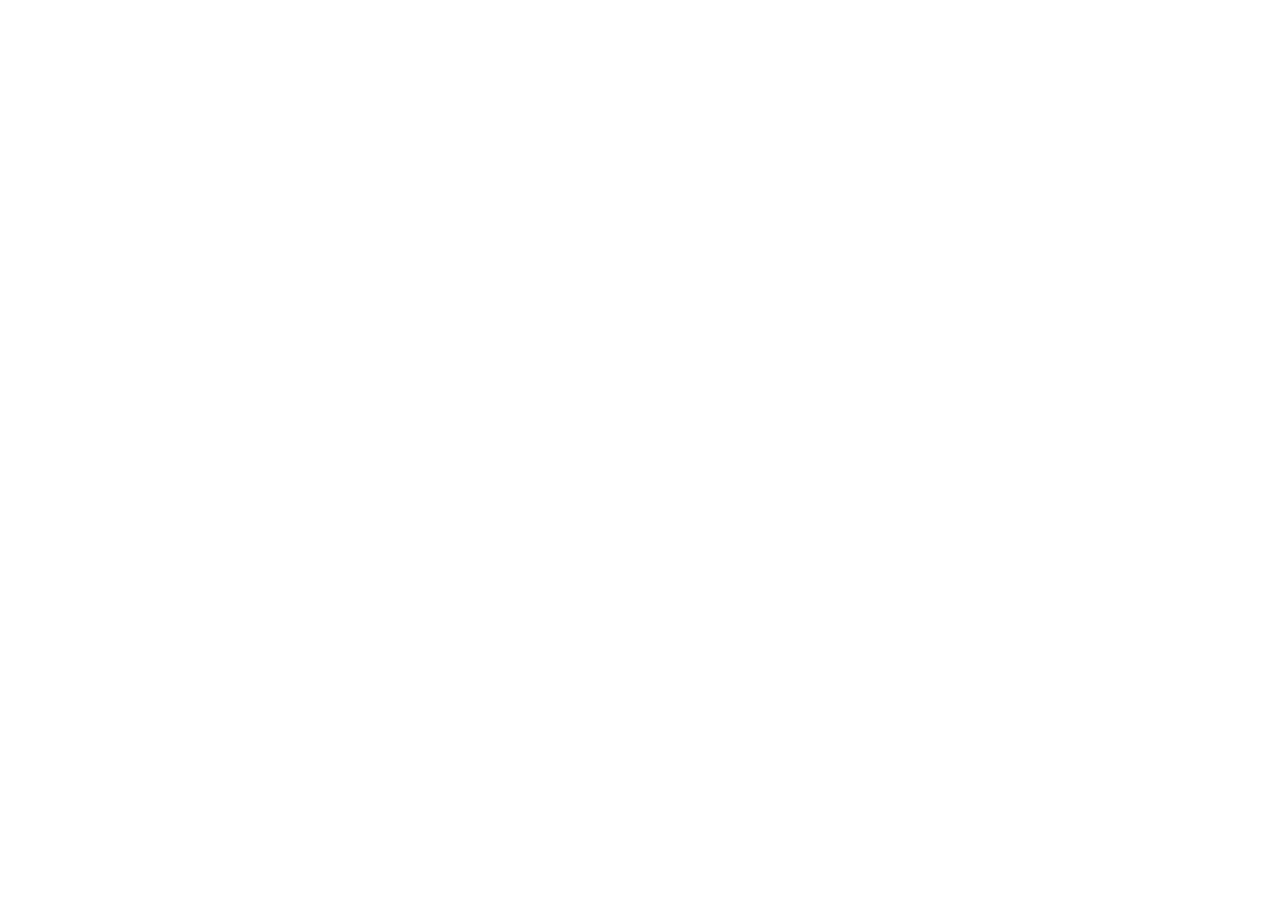
==== frontend/index.html @ 05cd5e51 "Add files via upload" ====
﻿<!DOCTYPE html>
<html lang="zh-CN">
  <head>
    <meta charset="UTF-8" />
    <meta name="viewport" content="width=device-width, initial-scale=1.0" />
    <title>甯曢噾妫渿棰よ棰戝垎鏋愮湅鏉?/title>
    <link rel="stylesheet" href="./styles.css" />
  </head>
  <body>
    <div class="background-wash"></div>
    <div class="background-grid"></div>
    <main class="page-shell">
      <header class="hero panel" data-reveal>
        <div class="hero-copy">
          <p class="eyebrow">Parkinson Tremor Observatory</p>
          <h1>鎶婅棰戞帹鏂拰閲戞爣鍑嗗鐓э紝鏀捐繘鍚屼竴涓彲璇荤殑鍓嶇椤甸潰銆?/h1>
          <p class="hero-text">
            杩欎釜椤甸潰鐩存帴灞曠ず褰撳墠鎵瑰鐞嗕骇鐗╋紝瑕嗙洊绾棰戞帹鏂€乆sens 閲戞爣鍑嗗尮閰嶃€佷唬琛ㄦ€х梾渚嬪拰璺宠繃鍘熷洜銆?            涓嶄緷璧栧悗绔紝閫傚悎鏈湴婕旂ず銆佹眹鎶ュ拰蹇€熷鏍搞€?          </p>
          <div class="hero-actions">
            <a class="button button-primary" href="#lab">寮€濮嬭緭鍏ュ垎鏋?/a>
            <a class="button button-secondary" href="#board">鏌ョ湅缁撴灉鐭╅樀</a>
          </div>
        </div>
        <div class="hero-panel">
          <div class="hero-stat">
            <span>Latest Run</span>
            <strong id="hero-run-date">2026-04-11</strong>
          </div>
          <div class="hero-stat hero-stat-accent">
            <span>Gold-Guided Avg Accuracy</span>
            <strong id="hero-accuracy">99.43%</strong>
          </div>
          <div class="hero-note">
            褰撳墠璁捐鏂瑰悜锛氭殩鑹插疄楠屽璐ㄦ劅 + 娣辫壊鐩戞祴灞忓眰鍙狅紝瀵规瘮鈥滅畻娉曟帹鏂€濆拰鈥滀复搴婂鐓р€濅袱鏉¤矾寰勩€?          </div>
        </div>
      </header>

      <section class="lab section" id="lab" data-reveal>
        <div class="section-heading">
          <p class="eyebrow">Interactive Lab</p>
          <h2>涓婁紶瑙嗛鍜岄噾鏍囧噯锛岀洿鎺ラ€氳繃 HTTP 鍙戣捣鍒嗘瀽</h2>
        </div>
        <div class="lab-grid">
          <form class="lab-form panel" id="analysis-form">
            <div class="field-grid field-grid-double">
              <label class="field">
                <span>涓婁紶瑙嗛鏂囦欢</span>
                <input id="video-file" name="videoFile" type="file" accept=".mp4,.mov,.avi,.mkv,.mpeg,.mpg,video/*" />
              </label>
              <label class="field">
                <span>涓婁紶閲戞爣鍑嗘枃浠?/span>
                <input id="gold-file" name="goldFile" type="file" accept=".mtb,.csv,.txt,.bin,.dat,application/octet-stream" />
              </label>
            </div>

            <div class="field-grid field-grid-double">
              <label class="field">
                <span>鏈嶅姟鍣ㄨ棰戣矾寰勶紝鍙€?/span>
                <input id="video-path" name="videoPath" type="text" placeholder="濡傛灉鏂囦欢宸茬粡鍦ㄦ湇鍔″櫒涓婏紝鍙洿鎺ュ～璺緞" />
              </label>
              <label class="field">
                <span>鏈嶅姟鍣ㄩ噾鏍囧噯璺緞锛屽彲閫?/span>
                <input id="gold-path" name="goldPath" type="text" placeholder="濡傛灉鏂囦欢宸茬粡鍦ㄦ湇鍔″櫒涓婏紝鍙洿鎺ュ～璺緞" />
              </label>
            </div>

            <div class="field-grid field-grid-triple">
              <label class="field">
                <span>鍒嗘瀽妯″紡</span>
                <select id="mode-select" name="mode">
                  <option value="gold_guided">gold_guided</option>
                  <option value="video_only">video_only</option>
                </select>
              </label>
              <label class="field">
                <span>鎵嬩晶</span>
                <select id="hand-select" name="hand">
                  <option value="Right">Right</option>
                  <option value="Left">Left</option>
                </select>
              </label>
              <label class="field">
                <span>杈撳嚭鐩綍</span>
                <input id="output-dir" name="outputDir" type="text" placeholder="鐣欑┖鍒欒嚜鍔ㄧ敓鎴?results/ui_runs/run_鏃堕棿鎴? />
              </label>
            </div>

            <div class="field-grid">
              <label class="field">
                <span>璁块棶浠ょ墝锛屽彲閫?/span>
                <input id="access-token" name="accessToken" type="password" placeholder="濡傛灉鏈嶅姟绔紑鍚簡浠ょ墝淇濇姢锛屽湪杩欓噷濉啓 Bearer Token" />
              </label>
            </div>

            <details class="advanced-panel">
              <summary>楂樼骇鍙傛暟</summary>
              <div class="field-grid field-grid-triple advanced-fields">
                <label class="field">
                  <span>trim_seconds</span>
                  <input id="trim-seconds" name="trimSeconds" type="number" min="0" step="0.1" value="1.0" />
                </label>
                <label class="field">
                  <span>frame_height</span>
                  <input id="frame-height" name="frameHeight" type="number" min="0" step="1" value="600" />
                </label>
                <label class="field">
                  <span>max_analysis_fps</span>
                  <input id="max-analysis-fps" name="maxAnalysisFps" type="number" min="0" step="1" value="60" />
                </label>
              </div>
              <div class="field-grid">
                <label class="field">
                  <span>model_complexity</span>
                  <select id="model-complexity" name="modelComplexity">
                    <option value="1">1</option>
                    <option value="0">0</option>
                  </select>
                </label>
              </div>
            </details>

            <div class="lab-actions">
              <button class="button button-secondary" type="button" id="fill-gold-example">濉叆閲戞爣鍑嗙ず渚?/button>
              <button class="button button-secondary" type="button" id="fill-video-example">濉叆绾棰戠ず渚?/button>
              <button class="button button-primary" type="submit" id="run-analysis-button">寮€濮嬪垎鏋?/button>
            </div>
            <p class="lab-tip">
              浜掕仈缃戞ā寮忎笅浼樺厛鐩存帴涓婁紶鏂囦欢锛涘鏋滈儴缃叉満鏈韩宸茬粡鏈夋暟鎹紝涔熷彲浠ュ～鏈嶅姟鍣ㄦ湰鍦拌矾寰勩€傞〉闈細閫氳繃 HTTP 璋冪敤 `ui_server.py`锛?              鐢卞悗绔繚瀛樹笂浼犳枃浠跺苟鎵ц Python 鍒嗘瀽銆?            </p>
            <p class="lab-tip" id="server-mode-note">姝ｅ湪璇诲彇鏈嶅姟鍣ㄩ厤缃€?/p>
          </form>

          <aside class="lab-console panel">
            <div class="console-header">
              <div>
                <p class="eyebrow">Runner</p>
                <h3>鏈湴鍒嗘瀽鎺у埗鍙?/h3>
              </div>
              <span class="status-chip idle" id="job-status-chip">Idle</span>
            </div>

            <div class="console-metrics">
              <div class="console-metric">
                <span>杈撳嚭鐩綍</span>
                <strong id="job-output-dir">鏈紑濮?/strong>
              </div>
              <div class="console-metric">
                <span>鍛戒护鐘舵€?/span>
                <strong id="job-return-code">绛夊緟鎻愪氦</strong>
              </div>
            </div>

            <div class="command-preview">
              <span>鍛戒护棰勮</span>
              <code id="job-command-preview">python parkinson_detection.py ...</code>
            </div>

            <div class="preview-shell" id="result-preview-shell" hidden>
              <div class="preview-copy">
                <span>缁撴灉鍥鹃瑙?/span>
                <a id="result-image-link" href="#" target="_blank" rel="noreferrer">鍗曠嫭鎵撳紑</a>
              </div>
              <img id="result-image" alt="鍒嗘瀽缁撴灉鍥鹃瑙? />
            </div>

            <div class="log-shell">
              <div class="preview-copy">
                <span>杩愯鏃ュ織</span>
                <button type="button" class="inline-button" id="clear-log-button">娓呯┖鏄剧ず</button>
              </div>
              <pre id="job-log">绛夊緟浠诲姟銆傚厛杩愯 `python ui_server.py`锛屽啀鍦ㄨ繖涓〉闈㈤噷鎻愪氦鍒嗘瀽銆?/pre>
            </div>
          </aside>
        </div>
      </section>

      <section class="summary-strip" data-reveal>
        <article class="metric-card">
          <span class="metric-label">绾棰戦娴?/span>
          <strong id="metric-video-count">49</strong>
          <small>鍗曟ā鎬佸叏閲忓垎鏋愭牱鏈?/small>
        </article>
        <article class="metric-card">
          <span class="metric-label">閲戞爣鍑嗗尮閰?/span>
          <strong id="metric-gold-count">41</strong>
          <small>Xsens 鎴愬姛閰嶅鐥呬緥</small>
        </article>
        <article class="metric-card">
          <span class="metric-label">骞冲潎棰戠巼璇樊</span>
          <strong id="metric-error">0.020 Hz</strong>
          <small>瑙嗛宄板€间笌閲戞爣鍑嗗嘲鍊煎樊</small>
        </article>
        <article class="metric-card">
          <span class="metric-label">璺宠繃鏉＄洰</span>
          <strong id="metric-skipped">8</strong>
          <small>缂哄皯瀵瑰簲 Xsens 浼氳瘽</small>
        </article>
      </section>

      <section class="methods section" id="methods" data-reveal>
        <div class="section-heading">
          <p class="eyebrow">Two Tracks</p>
          <h2>鍙岃矾寰勭湅鎳傛ā鍨嬭涓?/h2>
        </div>
        <div class="method-grid">
          <article class="method-card method-card-video">
            <div class="method-header">
              <h3>绾棰?Video-Only</h3>
              <span class="method-badge">Inference</span>
            </div>
            <p>
              鍙緷璧栨墜閮ㄥ叧閿偣鏃跺簭淇″彿锛屼粠澶氫釜鍊欓€夌壒寰佷腑閫夋嫨鏈€绋冲畾鐨勯渿棰ゅ嘲鍊硷紝鐢ㄤ簬鏃犻噾鏍囧噯鍦烘櫙鐨勫揩閫熺瓫鏌ャ€?            </p>
            <div class="method-kpis">
              <div>
                <span>骞冲潎缃俊搴?/span>
                <strong id="video-confidence">0.637</strong>
              </div>
              <div>
                <span>骞冲潎宄板€奸鐜?/span>
                <strong id="video-peak">3.486 Hz</strong>
              </div>
              <div>
                <span>宸﹀彸鎵嬪垎甯?/span>
                <strong id="video-hands">24 / 25</strong>
              </div>
            </div>
            <div class="feature-cluster">
              <span>涓诲鐗瑰緛</span>
              <div class="pill-row" id="video-feature-pills"></div>
            </div>
          </article>

          <article class="method-card method-card-gold">
            <div class="method-header">
              <h3>閲戞爣鍑?Gold-Guided</h3>
              <span class="method-badge">Calibration</span>
            </div>
            <p>
              灏嗚棰戝垎鏋愮粨鏋滀笌 Xsens MTw 淇″彿閰嶅锛屼互棰戠巼璇樊銆佽氨鐩镐技搴﹀拰鍊欓€夊垎鏁板叡鍚屽喅瀹氭渶缁堝尮閰嶏紝鐢ㄤ簬楠岃瘉涓庡鏍搞€?            </p>
            <div class="method-kpis">
              <div>
                <span>骞冲潎鍑嗙‘鐜?/span>
                <strong id="gold-accuracy">99.434%</strong>
              </div>
              <div>
                <span>骞冲潎璋辩浉浼煎害</span>
                <strong id="gold-similarity">0.815</strong>
              </div>
              <div>
                <span>鏈€浣?/ 鏈€浣?/span>
                <strong id="gold-range">99.996% / 96.593%</strong>
              </div>
            </div>
            <div class="feature-cluster">
              <span>涓诲鐗瑰緛</span>
              <div class="pill-row" id="gold-feature-pills"></div>
            </div>
          </article>
        </div>
      </section>

      <section class="pipeline section" data-reveal>
        <div class="section-heading">
          <p class="eyebrow">Pipeline</p>
          <h2>浠庤棰戝埌澶嶆牳鍥剧殑鍥涙璺緞</h2>
        </div>
        <div class="pipeline-grid">
          <article class="pipeline-step">
            <span class="step-index">01</span>
            <h3>鎵嬮儴璺熻釜</h3>
            <p>MediaPipe 鎻愬彇鎵嬮儴鍏抽敭鐐癸紝鎸夊乏鎵?/ 鍙虫墜淇濇寔鐩爣璺熻釜銆?/p>
          </article>
          <article class="pipeline-step">
            <span class="step-index">02</span>
            <h3>棰戝煙浼拌</h3>
            <p>瀵瑰涓建杩圭壒寰佸仛 PSD 鍒嗘瀽锛屾悳绱㈡渶绋冲畾鐨勯渿棰や富宄般€?/p>
          </article>
          <article class="pipeline-step">
            <span class="step-index">03</span>
            <h3>閲戞爣鍑嗛厤瀵?/h3>
            <p>鑻ュ瓨鍦?Xsens 浼氳瘽锛屽垯鎶婅棰戝嘲鍊间笌 MTB 宄板€煎仛鍊欓€夌煩闃靛尮閰嶃€?/p>
          </article>
          <article class="pipeline-step">
            <span class="step-index">04</span>
            <h3>缁撴灉钀界洏</h3>
            <p>杈撳嚭 CSV銆侀厤瀵瑰浘鍜屾壒澶勭悊鏃ュ織锛岀敤浜庢姤鍛娿€佸闃呭拰涓嬩竴杞皟鍙傘€?/p>
          </article>
        </div>
      </section>

      <section class="scoreboard section" data-reveal>
        <div class="score-card panel">
          <div class="section-heading compact">
            <p class="eyebrow">Agreement</p>
            <h2>鏁翠綋涓€鑷存€?/h2>
          </div>
          <div class="ring-grid">
            <div class="ring-card">
              <div class="ring" id="accuracy-ring">
                <span id="accuracy-ring-value">99.43%</span>
              </div>
              <p>骞冲潎鍑嗙‘鐜?/p>
            </div>
            <div class="ring-card">
              <div class="ring ring-secondary" id="similarity-ring">
                <span id="similarity-ring-value">0.815</span>
              </div>
              <p>骞冲潎璋辩浉浼煎害</p>
            </div>
          </div>
        </div>
        <aside class="score-aside panel">
          <div class="section-heading compact">
            <p class="eyebrow">Coverage</p>
            <h2>缂哄け涓庤鐩?/h2>
          </div>
          <div class="coverage-copy">
            <p>
              `video_only` 瑕嗙洊浜嗗叏閮?49 鏉¤棰戣褰曪紱`gold_guided` 鐢变簬涓ょ粍鏃堕棿鐐规病鏈?              Xsens 浼氳瘽锛屾渶缁堣烦杩?8 鏉°€?            </p>
            <div class="skip-cluster" id="skip-group-pills"></div>
          </div>
        </aside>
      </section>

      <section class="highlights section" id="highlights" data-reveal>
        <div class="section-heading">
          <p class="eyebrow">Highlights</p>
          <h2>涓変釜瑙掑害鐪嬩唬琛ㄦ€х梾渚?/h2>
        </div>
        <div class="highlight-block">
          <div class="highlight-title">
            <h3>楂樼疆淇″害鐨勭函瑙嗛妗堜緥</h3>
            <p>浼樺厛灞曠ず鍗曟ā鎬佹帹鏂渶绋冲畾鐨勪竴缁勬牱鏈€?/p>
          </div>
          <div class="highlight-grid" id="video-highlight-grid"></div>
        </div>
        <div class="highlight-block">
          <div class="highlight-title">
            <h3>涓庨噾鏍囧噯鏈€鎺ヨ繎鐨勯厤瀵?/h3>
            <p>杩欎簺鐥呬緥鐨勮棰戜富宄板嚑涔庤创鍚?Xsens 宄板€笺€?/p>
          </div>
          <div class="highlight-grid" id="gold-best-grid"></div>
        </div>
        <div class="highlight-block">
          <div class="highlight-title">
            <h3>寤鸿澶嶆牳鐨勮竟缂樻牱鏈?/h3>
            <p>鍑嗙‘鐜囩浉瀵硅緝浣庯紝涓嶄竴瀹氶敊锛屼絾鏇撮€傚悎浜哄伐澶嶆煡銆?/p>
          </div>
          <div class="highlight-grid" id="gold-watch-grid"></div>
        </div>
      </section>

      <section class="board section" id="board" data-reveal>
        <div class="section-heading">
          <p class="eyebrow">Result Matrix</p>
          <h2>鎵瑰鐞嗙粨鏋滅煩闃?/h2>
        </div>

        <div class="board-toolbar panel">
          <div class="control-group">
            <span class="control-label">鏁版嵁闆?/span>
            <div class="segmented" id="dataset-switch">
              <button class="is-active" data-dataset="gold">Gold-Guided</button>
              <button data-dataset="video">Video-Only</button>
              <button data-dataset="skipped">Skipped</button>
            </div>
          </div>
          <div class="control-group">
            <span class="control-label">鎵嬩晶</span>
            <div class="segmented" id="hand-switch">
              <button class="is-active" data-hand="all">鍏ㄩ儴</button>
              <button data-hand="Left">宸︽墜</button>
              <button data-hand="Right">鍙虫墜</button>
            </div>
          </div>
          <label class="search-box">
            <span class="control-label">鎼滅储鐥呬緥 / 鏃堕棿缁?/span>
            <input id="search-input" type="search" placeholder="渚嬪 P021 鎴?2025_8_14" />
          </label>
        </div>

        <div class="table-shell panel">
          <div class="table-meta">
            <strong id="table-title">Gold-Guided Results</strong>
            <span id="table-count">41 rows</span>
          </div>
          <div class="table-wrap">
            <table>
              <thead id="table-head"></thead>
              <tbody id="table-body"></tbody>
            </table>
          </div>
        </div>
      </section>
    </main>

    <script>window.__APP_MODE__ = "static";</script>
    <script src="./data.js"></script>
    <script src="./app.js"></script>
  </body>
</html>
---- frontend/styles.css ----
:root {
  --bg: #f4efe2;
  --surface: rgba(255, 250, 240, 0.72);
  --surface-strong: rgba(255, 248, 235, 0.92);
  --ink: #152627;
  --muted: #5b6967;
  --teal: #0f5a5e;
  --rust: #be5d39;
  --gold: #d2a95b;
  --shadow: 0 20px 60px rgba(36, 36, 24, 0.12);
  --radius-xl: 28px;
  --radius-lg: 22px;
  --radius-md: 16px;
}

* {
  box-sizing: border-box;
}

html {
  scroll-behavior: smooth;
}

body {
  margin: 0;
  min-height: 100vh;
  color: var(--ink);
  background: var(--bg);
  font-family: "Palatino Linotype", "Source Han Serif SC", "SimSun", serif;
  overflow-x: hidden;
}

img {
  display: block;
  max-width: 100%;
}

button,
input {
  font: inherit;
}

.background-wash,
.background-grid {
  position: fixed;
  inset: 0;
  pointer-events: none;
}

.background-wash {
  background:
    radial-gradient(circle at 10% 20%, rgba(15, 90, 94, 0.16), transparent 26%),
    radial-gradient(circle at 88% 18%, rgba(190, 93, 57, 0.18), transparent 24%),
    radial-gradient(circle at 50% 85%, rgba(210, 169, 91, 0.2), transparent 28%),
    linear-gradient(180deg, #f8f2e7 0%, #f4efe2 45%, #efe7d8 100%);
}

.background-grid {
  opacity: 0.32;
  background-image:
    linear-gradient(rgba(21, 38, 39, 0.06) 1px, transparent 1px),
    linear-gradient(90deg, rgba(21, 38, 39, 0.06) 1px, transparent 1px);
  background-size: 64px 64px;
  mask-image: linear-gradient(180deg, rgba(0, 0, 0, 0.75), transparent 95%);
}

.page-shell {
  position: relative;
  width: min(1200px, calc(100vw - 32px));
  margin: 0 auto;
  padding: 32px 0 80px;
}

.panel {
  background: var(--surface);
  border: 1px solid rgba(255, 255, 255, 0.48);
  box-shadow: var(--shadow);
  backdrop-filter: blur(12px);
}

.hero {
  display: grid;
  grid-template-columns: minmax(0, 1.45fr) minmax(280px, 0.9fr);
  gap: 28px;
  padding: 34px;
  border-radius: 34px;
  overflow: hidden;
  position: relative;
}

.hero::after {
  content: "";
  position: absolute;
  inset: auto -10% -35% 55%;
  height: 320px;
  border-radius: 999px;
  background: radial-gradient(circle, rgba(15, 90, 94, 0.18), transparent 70%);
  transform: rotate(-8deg);
}

.hero-copy,
.hero-panel {
  position: relative;
  z-index: 1;
}

.eyebrow {
  margin: 0 0 10px;
  color: var(--teal);
  font-family: "Bahnschrift SemiBold", "Aptos Display", "Microsoft YaHei UI", sans-serif;
  font-size: 0.84rem;
  letter-spacing: 0.18em;
  text-transform: uppercase;
}

.hero h1,
.section-heading h2,
.method-header h3,
.pipeline-step h3,
.highlight-title h3,
.table-meta strong {
  font-family: "Bahnschrift SemiBold", "Aptos Display", "Microsoft YaHei UI", sans-serif;
}

.hero h1 {
  margin: 0;
  max-width: 12ch;
  font-size: clamp(2.6rem, 5vw, 4.9rem);
  line-height: 0.96;
  letter-spacing: -0.03em;
}

.hero-text {
  margin: 18px 0 0;
  max-width: 66ch;
  color: var(--muted);
  line-height: 1.8;
  font-size: 1.02rem;
}

.hero-actions {
  display: flex;
  gap: 14px;
  flex-wrap: wrap;
  margin-top: 28px;
}

.button {
  display: inline-flex;
  align-items: center;
  justify-content: center;
  min-height: 46px;
  padding: 0 18px;
  border-radius: 999px;
  text-decoration: none;
  border: 1px solid transparent;
  transition: transform 180ms ease, background-color 180ms ease, border-color 180ms ease;
}

.button:hover {
  transform: translateY(-2px);
}

.button-primary {
  background: var(--ink);
  color: #fff9f2;
}

.button-secondary {
  background: rgba(255, 255, 255, 0.44);
  color: var(--ink);
  border-color: rgba(21, 38, 39, 0.12);
}

.hero-panel {
  display: grid;
  gap: 16px;
  align-content: start;
}

.hero-stat,
.hero-note {
  padding: 18px 20px;
  border-radius: var(--radius-lg);
  background: var(--surface-strong);
  border: 1px solid rgba(21, 38, 39, 0.1);
}

.hero-stat {
  display: grid;
  gap: 8px;
}

.hero-stat span,
.hero-note,
.metric-label,
.control-label,
.method-kpis span,
.feature-cluster span,
.table-meta span,
.ring-card p,
.metric-card small,
.highlight-card small {
  color: var(--muted);
}

.hero-stat strong {
  font-family: "Bahnschrift SemiBold", "Aptos Display", sans-serif;
  font-size: 1.8rem;
  color: var(--ink);
}

.hero-stat-accent {
  background: linear-gradient(140deg, rgba(15, 90, 94, 0.96), rgba(10, 40, 44, 0.92));
}

.hero-stat-accent span,
.hero-stat-accent strong {
  color: #f8f0df;
}

.summary-strip {
  display: grid;
  grid-template-columns: repeat(4, minmax(0, 1fr));
  gap: 16px;
  margin-top: 18px;
}

.lab-grid {
  display: grid;
  grid-template-columns: minmax(0, 1.08fr) minmax(320px, 0.92fr);
  gap: 18px;
}

.lab-form,
.lab-console {
  padding: 24px;
  border-radius: var(--radius-xl);
}

.lab-form {
  background: linear-gradient(180deg, rgba(255, 250, 241, 0.88), rgba(255, 255, 255, 0.74));
}

.field-grid {
  display: grid;
  gap: 14px;
}

.field-grid + .field-grid,
.advanced-panel,
.lab-actions,
.lab-tip,
.command-preview,
.preview-shell,
.log-shell {
  margin-top: 16px;
}

.field-grid-double {
  grid-template-columns: repeat(2, minmax(0, 1fr));
}

.field-grid-triple {
  grid-template-columns: repeat(3, minmax(0, 1fr));
}

.field {
  display: grid;
  gap: 8px;
}

.field span,
.command-preview span,
.preview-copy span {
  color: var(--muted);
  font-size: 0.94rem;
}

.field input,
.field select {
  min-height: 46px;
  width: 100%;
  padding: 0 14px;
  border-radius: 14px;
  border: 1px solid rgba(21, 38, 39, 0.12);
  background: rgba(255, 255, 255, 0.82);
  color: var(--ink);
}

.field input[type="file"] {
  padding: 10px 12px;
  min-height: 54px;
}

.advanced-panel {
  padding: 14px 16px 16px;
  border-radius: var(--radius-lg);
  border: 1px solid rgba(21, 38, 39, 0.1);
  background: rgba(255, 255, 255, 0.46);
}

.advanced-panel summary {
  cursor: pointer;
  font-family: "Bahnschrift SemiBold", "Aptos Display", sans-serif;
}

.advanced-fields {
  margin-top: 14px;
}

.lab-actions {
  display: flex;
  gap: 12px;
  flex-wrap: wrap;
}

.lab-tip {
  margin-bottom: 0;
  color: var(--muted);
  line-height: 1.65;
}

.lab-console {
  background: linear-gradient(160deg, rgba(12, 31, 33, 0.98), rgba(19, 63, 67, 0.94));
  color: #f7efdf;
}

.console-header {
  display: flex;
  align-items: start;
  justify-content: space-between;
  gap: 14px;
}

.console-header h3 {
  margin: 0;
  font-family: "Bahnschrift SemiBold", "Aptos Display", sans-serif;
  font-size: 1.5rem;
}

.console-header .eyebrow {
  color: #7fd3cb;
}

.status-chip {
  display: inline-flex;
  align-items: center;
  justify-content: center;
  min-height: 34px;
  padding: 0 12px;
  border-radius: 999px;
  font-family: "Bahnschrift SemiBold", "Aptos Display", sans-serif;
  font-size: 0.82rem;
  letter-spacing: 0.08em;
  text-transform: uppercase;
}

.status-chip.idle {
  background: rgba(255, 255, 255, 0.12);
  color: #f7efdf;
}

.status-chip.queued {
  background: rgba(255, 255, 255, 0.12);
  color: #f7efdf;
}

.status-chip.running {
  background: rgba(210, 169, 91, 0.22);
  color: #ffd99c;
}

.status-chip.succeeded {
  background: rgba(127, 211, 203, 0.2);
  color: #abfff6;
}

.status-chip.failed {
  background: rgba(190, 93, 57, 0.22);
  color: #ffc0ad;
}

.status-chip.static {
  background: rgba(15, 90, 94, 0.22);
  color: #d2f6f1;
}

.console-metrics {
  display: grid;
  grid-template-columns: repeat(2, minmax(0, 1fr));
  gap: 12px;
  margin-top: 18px;
}

.console-metric {
  padding: 14px;
  border-radius: var(--radius-md);
  background: rgba(255, 255, 255, 0.08);
  border: 1px solid rgba(255, 255, 255, 0.08);
}

.console-metric span {
  display: block;
  color: rgba(247, 239, 223, 0.72);
}

.console-metric strong {
  display: block;
  margin-top: 8px;
  color: #fff7ea;
  word-break: break-word;
}

.command-preview {
  display: grid;
  gap: 10px;
}

.command-preview code {
  display: block;
  padding: 14px;
  border-radius: var(--radius-md);
  background: rgba(0, 0, 0, 0.22);
  border: 1px solid rgba(255, 255, 255, 0.08);
  color: #d5fbf6;
  line-height: 1.55;
  overflow-wrap: anywhere;
}

.preview-shell,
.log-shell {
  padding: 14px;
  border-radius: var(--radius-lg);
  background: rgba(255, 255, 255, 0.08);
  border: 1px solid rgba(255, 255, 255, 0.08);
}

.preview-copy {
  display: flex;
  align-items: center;
  justify-content: space-between;
  gap: 12px;
}

.preview-copy a,
.inline-button {
  color: #ffd99c;
}

.inline-button {
  padding: 0;
  border: 0;
  background: transparent;
  cursor: pointer;
}

.preview-shell img {
  margin-top: 12px;
  width: 100%;
  border-radius: 14px;
  background: rgba(255, 255, 255, 0.06);
}

.log-shell pre {
  margin: 12px 0 0;
  max-height: 320px;
  overflow: auto;
  white-space: pre-wrap;
  word-break: break-word;
  color: #f3ead8;
  line-height: 1.55;
}

.metric-card {
  padding: 18px 20px;
  border-radius: var(--radius-lg);
  background: rgba(255, 251, 244, 0.72);
  border: 1px solid rgba(21, 38, 39, 0.08);
  box-shadow: var(--shadow);
}

.metric-card strong {
  display: block;
  margin-top: 8px;
  font-family: "Bahnschrift SemiBold", "Aptos Display", sans-serif;
  font-size: clamp(1.6rem, 3vw, 2.4rem);
}

.metric-card small {
  display: block;
  margin-top: 8px;
  line-height: 1.5;
}

.section {
  margin-top: 26px;
}

.section-heading {
  margin-bottom: 18px;
}

.section-heading h2 {
  margin: 0;
  font-size: clamp(1.8rem, 3vw, 2.8rem);
  line-height: 1.02;
}

.section-heading.compact h2 {
  font-size: clamp(1.5rem, 2vw, 2rem);
}

.method-grid,
.scoreboard {
  display: grid;
  gap: 18px;
}

.method-grid {
  grid-template-columns: repeat(2, minmax(0, 1fr));
}

.method-card,
.score-card,
.score-aside,
.board-toolbar,
.table-shell {
  padding: 24px;
  border-radius: var(--radius-xl);
}

.method-card {
  position: relative;
  overflow: hidden;
}

.method-card::before {
  content: "";
  position: absolute;
  inset: 0 auto auto 0;
  width: 100%;
  height: 6px;
}

.method-card-video {
  background: linear-gradient(180deg, rgba(223, 238, 237, 0.94), rgba(255, 255, 255, 0.76));
}

.method-card-video::before {
  background: linear-gradient(90deg, var(--teal), rgba(15, 90, 94, 0.15));
}

.method-card-gold {
  background: linear-gradient(180deg, rgba(252, 242, 223, 0.94), rgba(255, 255, 255, 0.76));
}

.method-card-gold::before {
  background: linear-gradient(90deg, var(--rust), rgba(190, 93, 57, 0.14));
}

.method-header {
  display: flex;
  align-items: center;
  justify-content: space-between;
  gap: 12px;
}

.method-header h3,
.highlight-title h3 {
  margin: 0;
  font-size: 1.34rem;
}

.method-card p,
.coverage-copy p,
.pipeline-step p,
.highlight-title p {
  margin: 12px 0 0;
  color: var(--muted);
  line-height: 1.7;
}

.method-badge {
  padding: 6px 10px;
  border-radius: 999px;
  background: rgba(255, 255, 255, 0.66);
  border: 1px solid rgba(21, 38, 39, 0.1);
  font-family: "Bahnschrift SemiBold", "Aptos Display", sans-serif;
  font-size: 0.78rem;
  letter-spacing: 0.08em;
  text-transform: uppercase;
}

.method-kpis {
  display: grid;
  grid-template-columns: repeat(3, minmax(0, 1fr));
  gap: 12px;
  margin-top: 20px;
}

.method-kpis div {
  padding: 14px;
  border-radius: var(--radius-md);
  background: rgba(255, 255, 255, 0.45);
  border: 1px solid rgba(21, 38, 39, 0.08);
}

.method-kpis strong {
  display: block;
  margin-top: 8px;
  font-family: "Bahnschrift SemiBold", "Aptos Display", sans-serif;
  font-size: 1.12rem;
}

.feature-cluster {
  margin-top: 18px;
}

.pill-row,
.skip-cluster {
  display: flex;
  gap: 10px;
  flex-wrap: wrap;
  margin-top: 12px;
}

.pill {
  display: inline-flex;
  align-items: center;
  gap: 8px;
  padding: 8px 12px;
  border-radius: 999px;
  background: rgba(255, 255, 255, 0.68);
  border: 1px solid rgba(21, 38, 39, 0.1);
  font-size: 0.92rem;
}

.pill strong {
  font-family: "Bahnschrift SemiBold", "Aptos Display", sans-serif;
}

.pipeline-grid {
  display: grid;
  grid-template-columns: repeat(4, minmax(0, 1fr));
  gap: 14px;
}

.pipeline-step {
  padding: 20px;
  border-radius: var(--radius-lg);
  background: rgba(255, 250, 240, 0.76);
  border: 1px solid rgba(21, 38, 39, 0.08);
  box-shadow: var(--shadow);
}

.step-index {
  display: inline-flex;
  width: 44px;
  height: 44px;
  align-items: center;
  justify-content: center;
  border-radius: 50%;
  background: var(--ink);
  color: #fff4e4;
  font-family: "Bahnschrift SemiBold", "Aptos Display", sans-serif;
  font-size: 0.9rem;
}

.scoreboard {
  grid-template-columns: minmax(0, 1.2fr) minmax(280px, 0.8fr);
}

.score-card {
  background: linear-gradient(135deg, rgba(9, 32, 35, 0.96), rgba(16, 90, 94, 0.9));
  color: #f8f1e2;
}

.score-card .eyebrow,
.score-card .section-heading h2,
.score-card .ring-card p,
.score-card .ring span {
  color: #f8f1e2;
}

.ring-grid {
  display: grid;
  grid-template-columns: repeat(2, minmax(0, 1fr));
  gap: 24px;
  margin-top: 18px;
}

.ring-card {
  display: grid;
  place-items: center;
  gap: 12px;
}

.ring {
  --ring-angle: 360deg;
  width: min(230px, 100%);
  aspect-ratio: 1;
  border-radius: 50%;
  display: grid;
  place-items: center;
  background:
    radial-gradient(circle at center, rgba(9, 32, 35, 0.88) 57%, transparent 58%),
    conic-gradient(var(--gold) 0deg, var(--gold) var(--ring-angle), rgba(248, 241, 226, 0.18) var(--ring-angle), rgba(248, 241, 226, 0.18) 360deg);
  box-shadow: inset 0 0 0 1px rgba(248, 241, 226, 0.12);
}

.ring-secondary {
  background:
    radial-gradient(circle at center, rgba(9, 32, 35, 0.88) 57%, transparent 58%),
    conic-gradient(#7fd3cb 0deg, #7fd3cb var(--ring-angle), rgba(248, 241, 226, 0.18) var(--ring-angle), rgba(248, 241, 226, 0.18) 360deg);
}

.ring span {
  font-family: "Bahnschrift SemiBold", "Aptos Display", sans-serif;
  font-size: clamp(1.4rem, 3vw, 2rem);
}

.score-aside {
  background: rgba(255, 250, 240, 0.76);
}

.highlight-block + .highlight-block {
  margin-top: 22px;
}

.highlight-grid {
  display: grid;
  grid-template-columns: repeat(4, minmax(0, 1fr));
  gap: 14px;
  margin-top: 14px;
}

.highlight-card {
  display: grid;
  gap: 12px;
  padding: 14px;
  border-radius: var(--radius-lg);
  background: rgba(255, 251, 245, 0.8);
  border: 1px solid rgba(21, 38, 39, 0.08);
  box-shadow: var(--shadow);
}

.highlight-card img {
  aspect-ratio: 1 / 0.82;
  object-fit: cover;
  border-radius: 14px;
  background: linear-gradient(135deg, rgba(15, 90, 94, 0.08), rgba(190, 93, 57, 0.08));
}

.highlight-card h4 {
  margin: 0;
  font-family: "Bahnschrift SemiBold", "Aptos Display", sans-serif;
  font-size: 1rem;
}

.highlight-card p,
.highlight-card small {
  margin: 0;
  line-height: 1.55;
}

.mini-metrics {
  display: grid;
  gap: 6px;
  color: var(--muted);
  font-size: 0.92rem;
}

.board-toolbar {
  display: grid;
  grid-template-columns: auto auto minmax(240px, 1fr);
  gap: 18px;
  align-items: end;
}

.control-group {
  display: grid;
  gap: 10px;
}

.segmented {
  display: inline-flex;
  flex-wrap: wrap;
  gap: 8px;
}

.segmented button {
  min-height: 40px;
  padding: 0 14px;
  border-radius: 999px;
  border: 1px solid rgba(21, 38, 39, 0.12);
  background: rgba(255, 255, 255, 0.58);
  color: var(--ink);
  cursor: pointer;
  transition: transform 160ms ease, background-color 160ms ease, color 160ms ease;
}

.segmented button:hover {
  transform: translateY(-1px);
}

.segmented button.is-active {
  background: var(--ink);
  color: #fff3df;
}

.search-box {
  display: grid;
  gap: 10px;
}

.search-box input {
  min-height: 44px;
  padding: 0 14px;
  border-radius: 14px;
  border: 1px solid rgba(21, 38, 39, 0.12);
  background: rgba(255, 255, 255, 0.72);
  color: var(--ink);
}

.table-shell {
  margin-top: 14px;
  background: rgba(255, 252, 246, 0.82);
}

.table-meta {
  display: flex;
  justify-content: space-between;
  gap: 16px;
  align-items: center;
  margin-bottom: 14px;
}

.table-wrap {
  overflow: auto;
  border-radius: 18px;
  border: 1px solid rgba(21, 38, 39, 0.08);
}

table {
  width: 100%;
  border-collapse: collapse;
  min-width: 820px;
}

thead {
  background: rgba(15, 90, 94, 0.08);
}

th,
td {
  padding: 14px 16px;
  border-bottom: 1px solid rgba(21, 38, 39, 0.08);
  text-align: left;
  font-size: 0.94rem;
}

th {
  font-family: "Bahnschrift SemiBold", "Aptos Display", sans-serif;
  color: var(--teal);
}

tbody tr:hover {
  background: rgba(210, 169, 91, 0.08);
}

.table-link {
  color: var(--rust);
  text-decoration: none;
  border-bottom: 1px solid rgba(190, 93, 57, 0.2);
}

.table-link:hover {
  border-color: rgba(190, 93, 57, 0.7);
}

.empty-state {
  text-align: center;
  color: var(--muted);
  padding: 40px 20px;
}

[data-reveal] {
  opacity: 0;
  transform: translateY(24px);
  transition: opacity 520ms ease, transform 520ms ease;
}

[data-reveal].is-visible {
  opacity: 1;
  transform: translateY(0);
}

@media (max-width: 1080px) {
  .hero,
  .scoreboard,
  .lab-grid,
  .method-grid,
  .board-toolbar,
  .highlight-grid,
  .pipeline-grid,
  .summary-strip {
    grid-template-columns: 1fr;
  }

  .method-kpis,
  .console-metrics,
  .ring-grid {
    grid-template-columns: 1fr;
  }

  .hero h1 {
    max-width: none;
  }
}

@media (max-width: 720px) {
  .page-shell {
    width: min(100vw - 18px, 100%);
    padding-top: 16px;
  }

  .hero,
  .lab-form,
  .lab-console,
  .method-card,
  .score-card,
  .score-aside,
  .board-toolbar,
  .table-shell {
    padding: 18px;
  }

  .hero-actions,
  .field-grid-double,
  .field-grid-triple,
  .segmented {
    width: 100%;
  }

  .button,
  .segmented button {
    flex: 1 1 auto;
  }

  .field-grid-double,
  .field-grid-triple {
    grid-template-columns: 1fr;
  }

  th,
  td {
    padding: 12px 14px;
  }
}
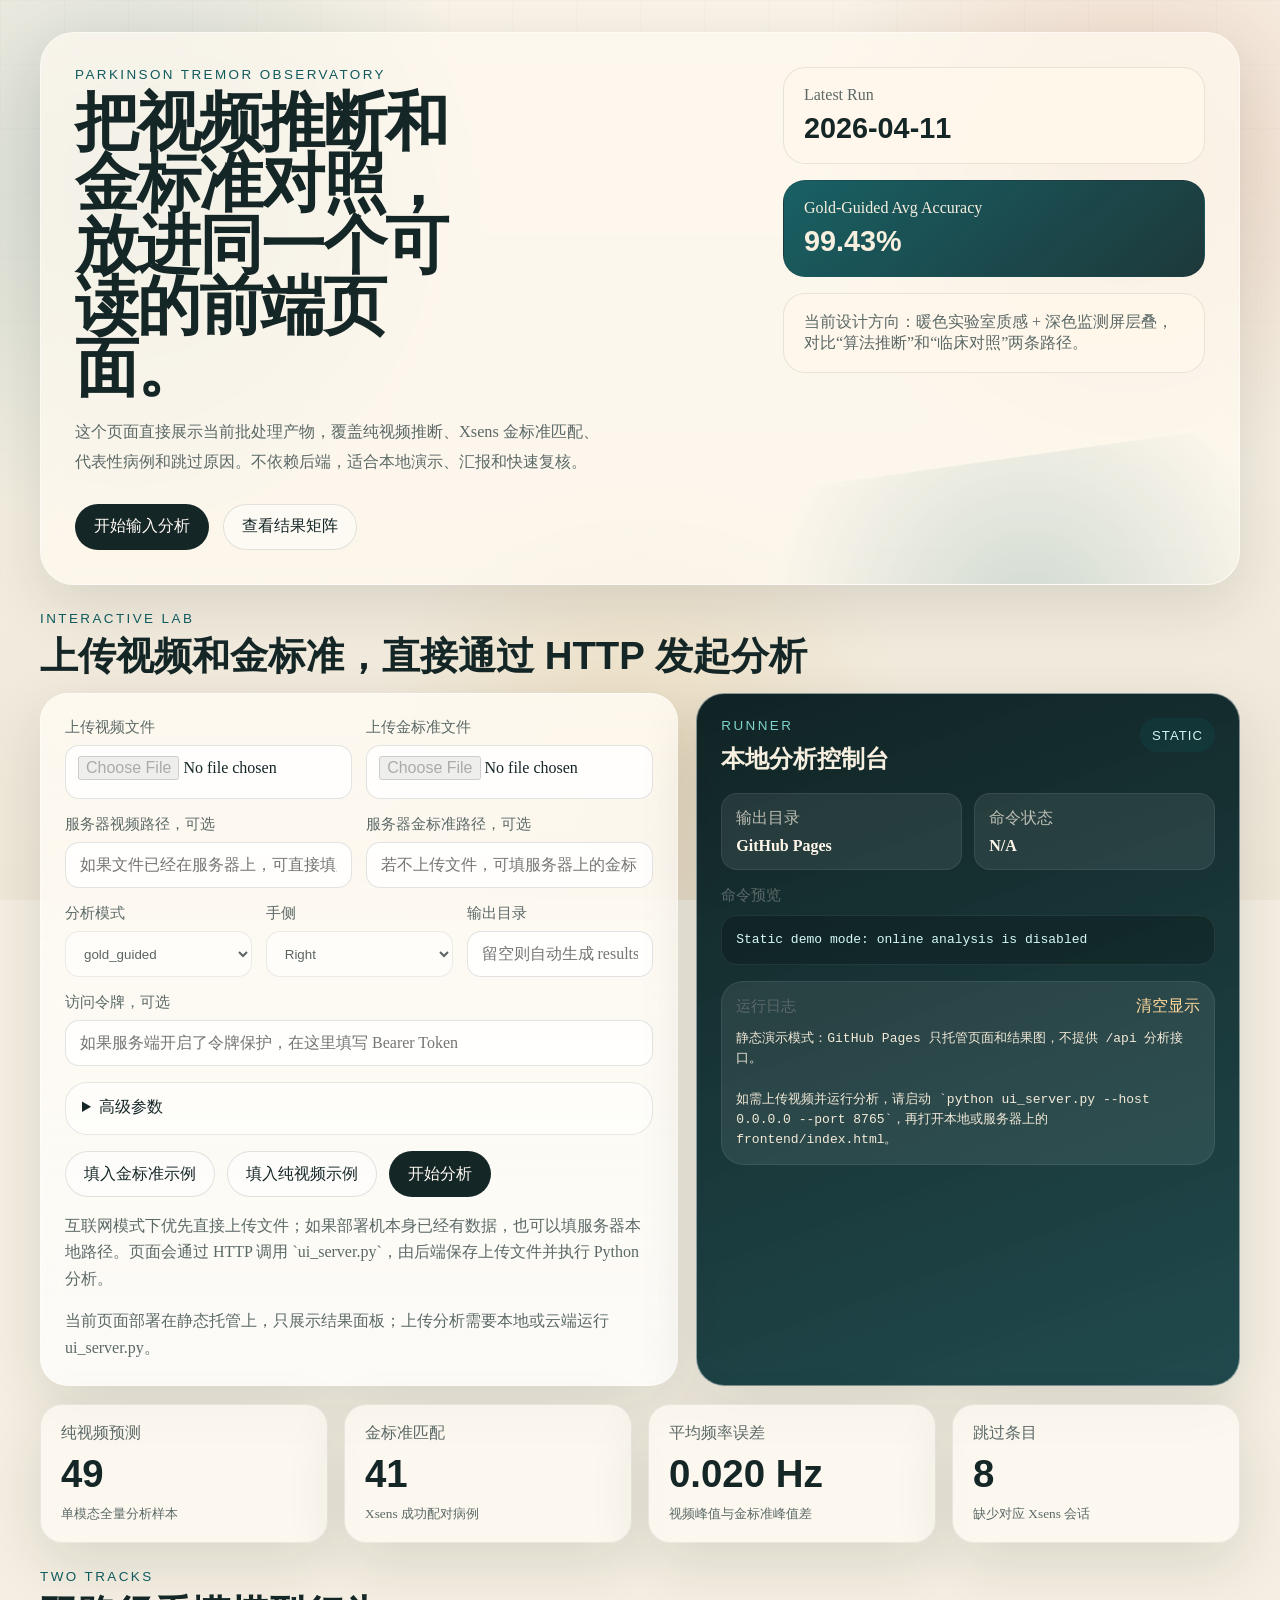
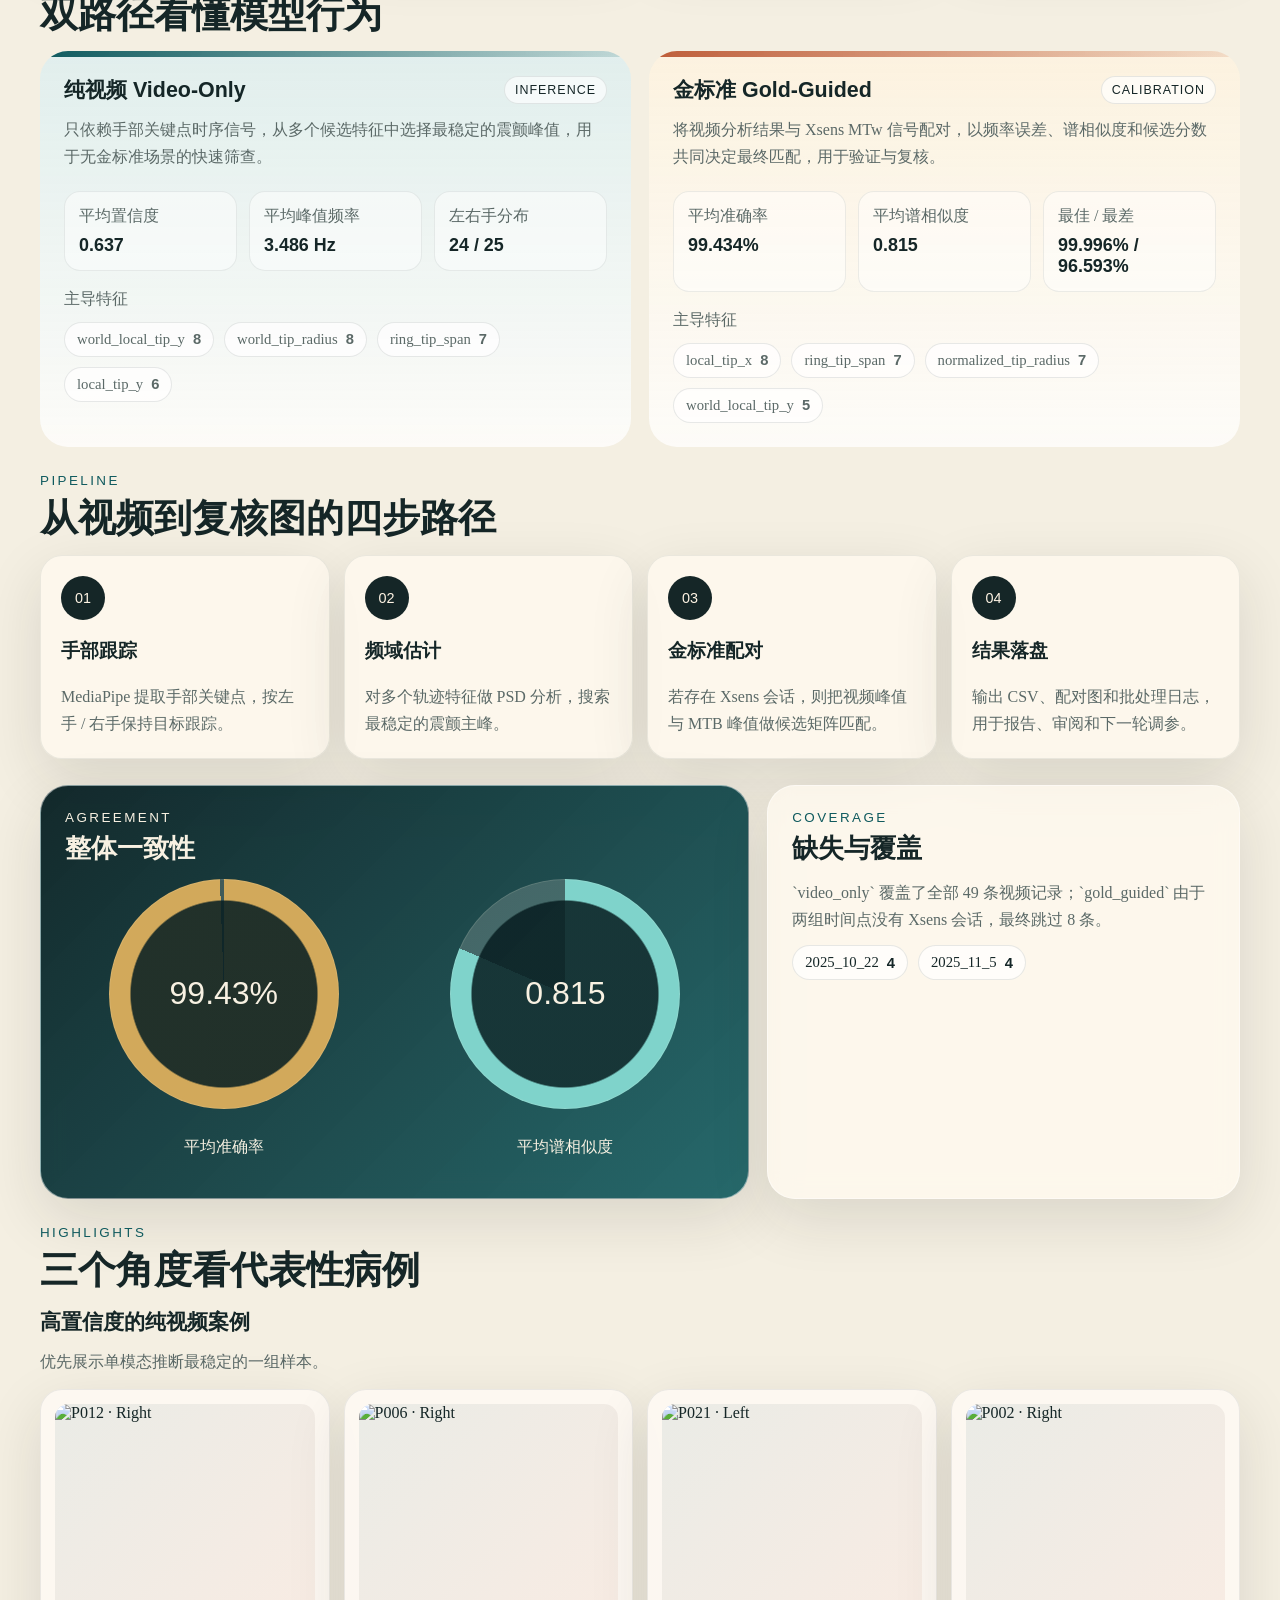
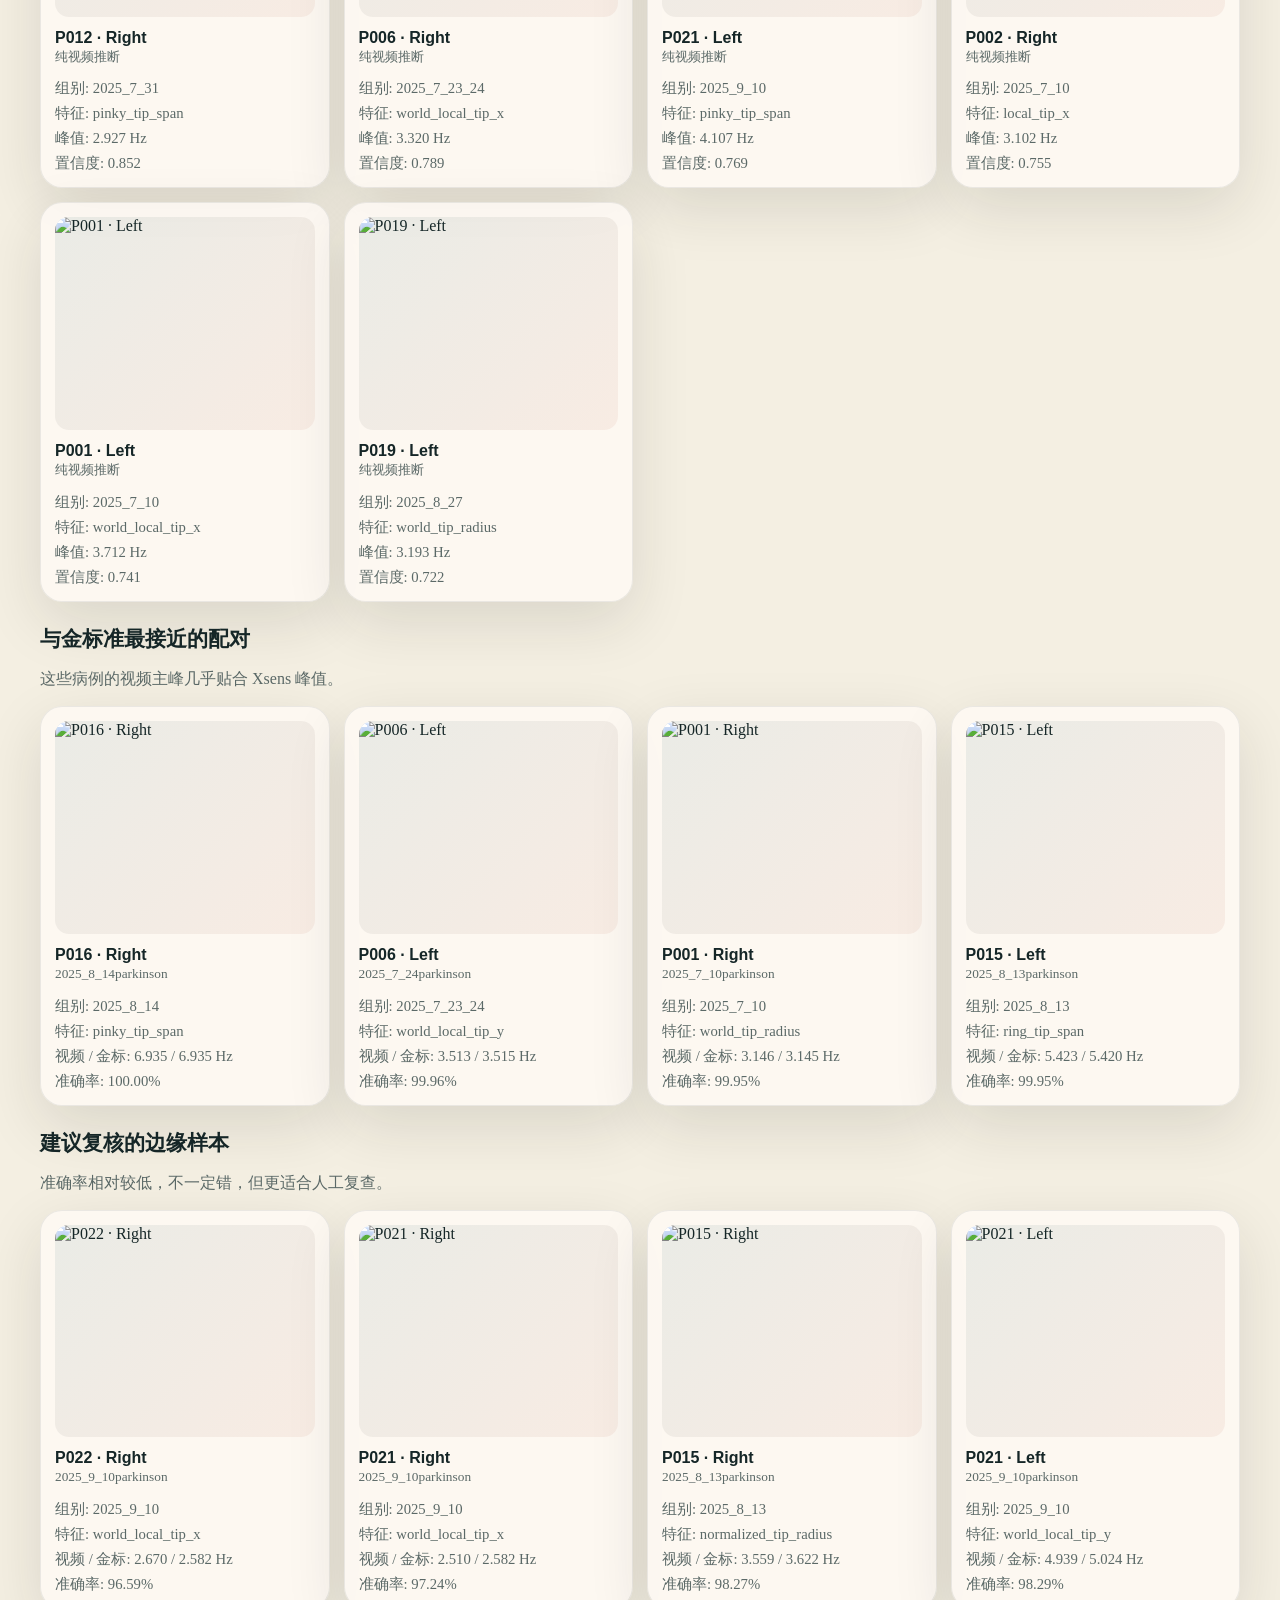
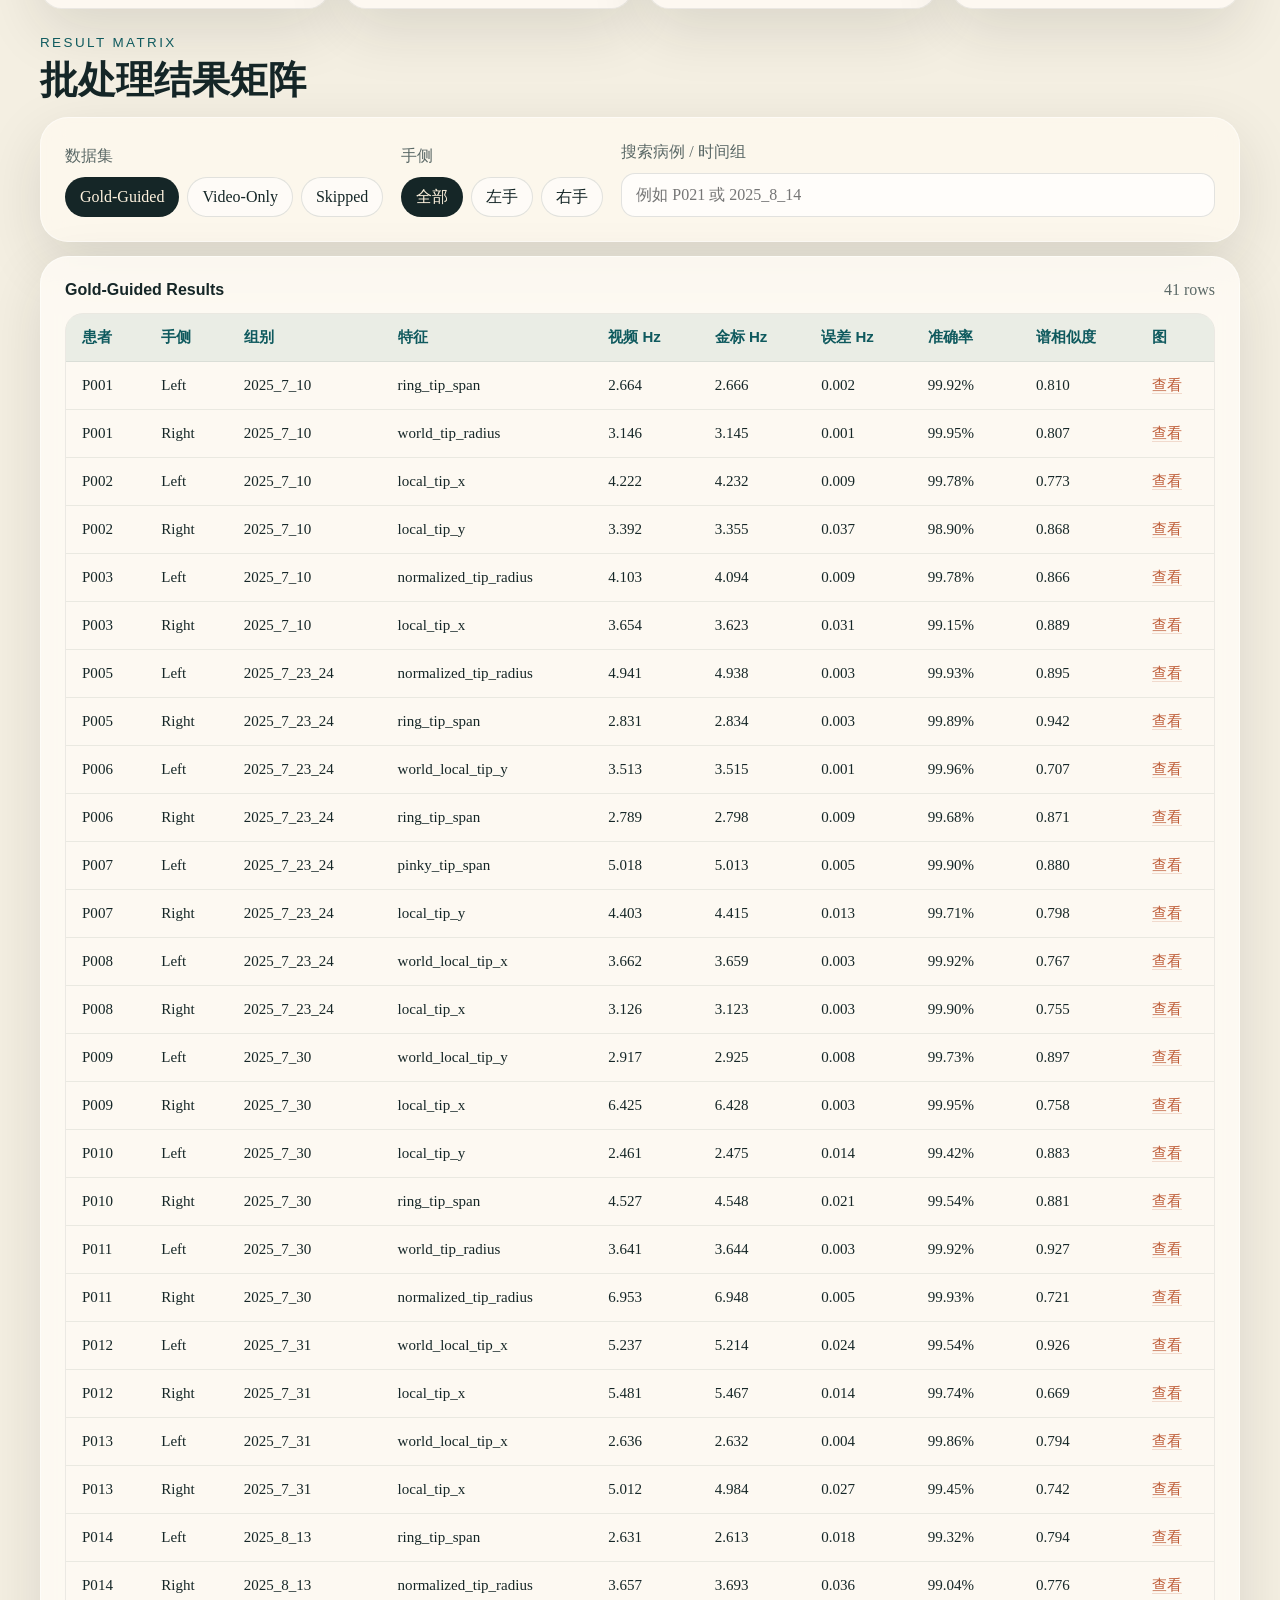
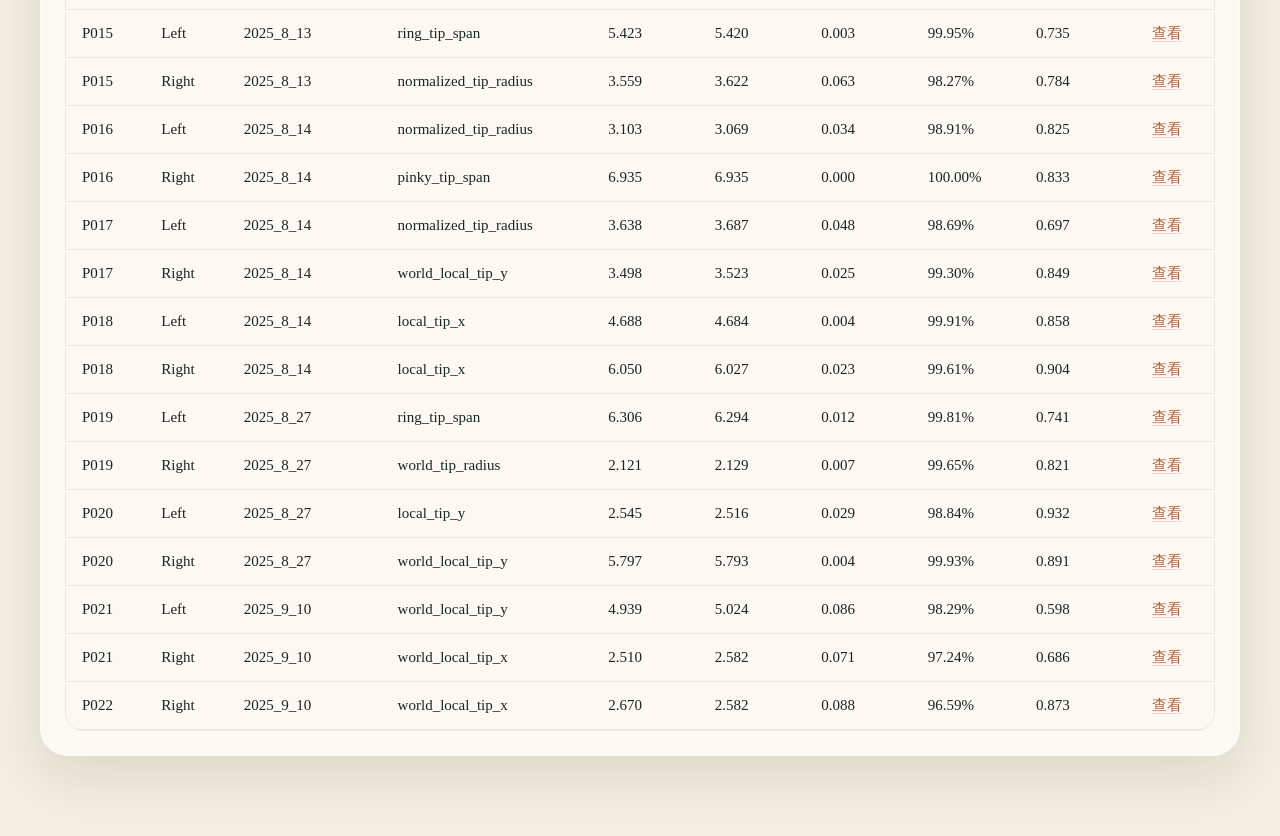
==== commit fe2df25e: "Update index.html" ====
--- a/frontend/index.html
+++ b/frontend/index.html
@@ -1,401 +1,406 @@
-﻿<!DOCTYPE html>
-<html lang="zh-CN">
-  <head>
-    <meta charset="UTF-8" />
-    <meta name="viewport" content="width=device-width, initial-scale=1.0" />
-    <title>甯曢噾妫渿棰よ棰戝垎鏋愮湅鏉?/title>
-    <link rel="stylesheet" href="./styles.css" />
-  </head>
-  <body>
-    <div class="background-wash"></div>
-    <div class="background-grid"></div>
-    <main class="page-shell">
-      <header class="hero panel" data-reveal>
-        <div class="hero-copy">
-          <p class="eyebrow">Parkinson Tremor Observatory</p>
-          <h1>鎶婅棰戞帹鏂拰閲戞爣鍑嗗鐓э紝鏀捐繘鍚屼竴涓彲璇荤殑鍓嶇椤甸潰銆?/h1>
-          <p class="hero-text">
-            杩欎釜椤甸潰鐩存帴灞曠ず褰撳墠鎵瑰鐞嗕骇鐗╋紝瑕嗙洊绾棰戞帹鏂€乆sens 閲戞爣鍑嗗尮閰嶃€佷唬琛ㄦ€х梾渚嬪拰璺宠繃鍘熷洜銆?            涓嶄緷璧栧悗绔紝閫傚悎鏈湴婕旂ず銆佹眹鎶ュ拰蹇€熷鏍搞€?          </p>
-          <div class="hero-actions">
-            <a class="button button-primary" href="#lab">寮€濮嬭緭鍏ュ垎鏋?/a>
-            <a class="button button-secondary" href="#board">鏌ョ湅缁撴灉鐭╅樀</a>
-          </div>
-        </div>
-        <div class="hero-panel">
-          <div class="hero-stat">
-            <span>Latest Run</span>
-            <strong id="hero-run-date">2026-04-11</strong>
-          </div>
-          <div class="hero-stat hero-stat-accent">
-            <span>Gold-Guided Avg Accuracy</span>
-            <strong id="hero-accuracy">99.43%</strong>
-          </div>
-          <div class="hero-note">
-            褰撳墠璁捐鏂瑰悜锛氭殩鑹插疄楠屽璐ㄦ劅 + 娣辫壊鐩戞祴灞忓眰鍙狅紝瀵规瘮鈥滅畻娉曟帹鏂€濆拰鈥滀复搴婂鐓р€濅袱鏉¤矾寰勩€?          </div>
-        </div>
-      </header>
-
-      <section class="lab section" id="lab" data-reveal>
-        <div class="section-heading">
-          <p class="eyebrow">Interactive Lab</p>
-          <h2>涓婁紶瑙嗛鍜岄噾鏍囧噯锛岀洿鎺ラ€氳繃 HTTP 鍙戣捣鍒嗘瀽</h2>
-        </div>
-        <div class="lab-grid">
-          <form class="lab-form panel" id="analysis-form">
-            <div class="field-grid field-grid-double">
-              <label class="field">
-                <span>涓婁紶瑙嗛鏂囦欢</span>
-                <input id="video-file" name="videoFile" type="file" accept=".mp4,.mov,.avi,.mkv,.mpeg,.mpg,video/*" />
-              </label>
-              <label class="field">
-                <span>涓婁紶閲戞爣鍑嗘枃浠?/span>
-                <input id="gold-file" name="goldFile" type="file" accept=".mtb,.csv,.txt,.bin,.dat,application/octet-stream" />
-              </label>
-            </div>
-
-            <div class="field-grid field-grid-double">
-              <label class="field">
-                <span>鏈嶅姟鍣ㄨ棰戣矾寰勶紝鍙€?/span>
-                <input id="video-path" name="videoPath" type="text" placeholder="濡傛灉鏂囦欢宸茬粡鍦ㄦ湇鍔″櫒涓婏紝鍙洿鎺ュ～璺緞" />
-              </label>
-              <label class="field">
-                <span>鏈嶅姟鍣ㄩ噾鏍囧噯璺緞锛屽彲閫?/span>
-                <input id="gold-path" name="goldPath" type="text" placeholder="濡傛灉鏂囦欢宸茬粡鍦ㄦ湇鍔″櫒涓婏紝鍙洿鎺ュ～璺緞" />
-              </label>
-            </div>
-
-            <div class="field-grid field-grid-triple">
-              <label class="field">
-                <span>鍒嗘瀽妯″紡</span>
-                <select id="mode-select" name="mode">
-                  <option value="gold_guided">gold_guided</option>
-                  <option value="video_only">video_only</option>
-                </select>
-              </label>
-              <label class="field">
-                <span>鎵嬩晶</span>
-                <select id="hand-select" name="hand">
-                  <option value="Right">Right</option>
-                  <option value="Left">Left</option>
-                </select>
-              </label>
-              <label class="field">
-                <span>杈撳嚭鐩綍</span>
-                <input id="output-dir" name="outputDir" type="text" placeholder="鐣欑┖鍒欒嚜鍔ㄧ敓鎴?results/ui_runs/run_鏃堕棿鎴? />
-              </label>
-            </div>
-
-            <div class="field-grid">
-              <label class="field">
-                <span>璁块棶浠ょ墝锛屽彲閫?/span>
-                <input id="access-token" name="accessToken" type="password" placeholder="濡傛灉鏈嶅姟绔紑鍚簡浠ょ墝淇濇姢锛屽湪杩欓噷濉啓 Bearer Token" />
-              </label>
-            </div>
-
-            <details class="advanced-panel">
-              <summary>楂樼骇鍙傛暟</summary>
-              <div class="field-grid field-grid-triple advanced-fields">
-                <label class="field">
-                  <span>trim_seconds</span>
-                  <input id="trim-seconds" name="trimSeconds" type="number" min="0" step="0.1" value="1.0" />
-                </label>
-                <label class="field">
-                  <span>frame_height</span>
-                  <input id="frame-height" name="frameHeight" type="number" min="0" step="1" value="600" />
-                </label>
-                <label class="field">
-                  <span>max_analysis_fps</span>
-                  <input id="max-analysis-fps" name="maxAnalysisFps" type="number" min="0" step="1" value="60" />
-                </label>
-              </div>
-              <div class="field-grid">
-                <label class="field">
-                  <span>model_complexity</span>
-                  <select id="model-complexity" name="modelComplexity">
-                    <option value="1">1</option>
-                    <option value="0">0</option>
-                  </select>
-                </label>
-              </div>
-            </details>
-
-            <div class="lab-actions">
-              <button class="button button-secondary" type="button" id="fill-gold-example">濉叆閲戞爣鍑嗙ず渚?/button>
-              <button class="button button-secondary" type="button" id="fill-video-example">濉叆绾棰戠ず渚?/button>
-              <button class="button button-primary" type="submit" id="run-analysis-button">寮€濮嬪垎鏋?/button>
-            </div>
-            <p class="lab-tip">
-              浜掕仈缃戞ā寮忎笅浼樺厛鐩存帴涓婁紶鏂囦欢锛涘鏋滈儴缃叉満鏈韩宸茬粡鏈夋暟鎹紝涔熷彲浠ュ～鏈嶅姟鍣ㄦ湰鍦拌矾寰勩€傞〉闈細閫氳繃 HTTP 璋冪敤 `ui_server.py`锛?              鐢卞悗绔繚瀛樹笂浼犳枃浠跺苟鎵ц Python 鍒嗘瀽銆?            </p>
-            <p class="lab-tip" id="server-mode-note">姝ｅ湪璇诲彇鏈嶅姟鍣ㄩ厤缃€?/p>
-          </form>
-
-          <aside class="lab-console panel">
-            <div class="console-header">
-              <div>
-                <p class="eyebrow">Runner</p>
-                <h3>鏈湴鍒嗘瀽鎺у埗鍙?/h3>
-              </div>
-              <span class="status-chip idle" id="job-status-chip">Idle</span>
-            </div>
-
-            <div class="console-metrics">
-              <div class="console-metric">
-                <span>杈撳嚭鐩綍</span>
-                <strong id="job-output-dir">鏈紑濮?/strong>
-              </div>
-              <div class="console-metric">
-                <span>鍛戒护鐘舵€?/span>
-                <strong id="job-return-code">绛夊緟鎻愪氦</strong>
-              </div>
-            </div>
-
-            <div class="command-preview">
-              <span>鍛戒护棰勮</span>
-              <code id="job-command-preview">python parkinson_detection.py ...</code>
-            </div>
-
-            <div class="preview-shell" id="result-preview-shell" hidden>
-              <div class="preview-copy">
-                <span>缁撴灉鍥鹃瑙?/span>
-                <a id="result-image-link" href="#" target="_blank" rel="noreferrer">鍗曠嫭鎵撳紑</a>
-              </div>
-              <img id="result-image" alt="鍒嗘瀽缁撴灉鍥鹃瑙? />
-            </div>
-
-            <div class="log-shell">
-              <div class="preview-copy">
-                <span>杩愯鏃ュ織</span>
-                <button type="button" class="inline-button" id="clear-log-button">娓呯┖鏄剧ず</button>
-              </div>
-              <pre id="job-log">绛夊緟浠诲姟銆傚厛杩愯 `python ui_server.py`锛屽啀鍦ㄨ繖涓〉闈㈤噷鎻愪氦鍒嗘瀽銆?/pre>
-            </div>
-          </aside>
-        </div>
-      </section>
-
-      <section class="summary-strip" data-reveal>
-        <article class="metric-card">
-          <span class="metric-label">绾棰戦娴?/span>
-          <strong id="metric-video-count">49</strong>
-          <small>鍗曟ā鎬佸叏閲忓垎鏋愭牱鏈?/small>
-        </article>
-        <article class="metric-card">
-          <span class="metric-label">閲戞爣鍑嗗尮閰?/span>
-          <strong id="metric-gold-count">41</strong>
-          <small>Xsens 鎴愬姛閰嶅鐥呬緥</small>
-        </article>
-        <article class="metric-card">
-          <span class="metric-label">骞冲潎棰戠巼璇樊</span>
-          <strong id="metric-error">0.020 Hz</strong>
-          <small>瑙嗛宄板€间笌閲戞爣鍑嗗嘲鍊煎樊</small>
-        </article>
-        <article class="metric-card">
-          <span class="metric-label">璺宠繃鏉＄洰</span>
-          <strong id="metric-skipped">8</strong>
-          <small>缂哄皯瀵瑰簲 Xsens 浼氳瘽</small>
-        </article>
-      </section>
-
-      <section class="methods section" id="methods" data-reveal>
-        <div class="section-heading">
-          <p class="eyebrow">Two Tracks</p>
-          <h2>鍙岃矾寰勭湅鎳傛ā鍨嬭涓?/h2>
-        </div>
-        <div class="method-grid">
-          <article class="method-card method-card-video">
-            <div class="method-header">
-              <h3>绾棰?Video-Only</h3>
-              <span class="method-badge">Inference</span>
-            </div>
-            <p>
-              鍙緷璧栨墜閮ㄥ叧閿偣鏃跺簭淇″彿锛屼粠澶氫釜鍊欓€夌壒寰佷腑閫夋嫨鏈€绋冲畾鐨勯渿棰ゅ嘲鍊硷紝鐢ㄤ簬鏃犻噾鏍囧噯鍦烘櫙鐨勫揩閫熺瓫鏌ャ€?            </p>
-            <div class="method-kpis">
-              <div>
-                <span>骞冲潎缃俊搴?/span>
-                <strong id="video-confidence">0.637</strong>
-              </div>
-              <div>
-                <span>骞冲潎宄板€奸鐜?/span>
-                <strong id="video-peak">3.486 Hz</strong>
-              </div>
-              <div>
-                <span>宸﹀彸鎵嬪垎甯?/span>
-                <strong id="video-hands">24 / 25</strong>
-              </div>
-            </div>
-            <div class="feature-cluster">
-              <span>涓诲鐗瑰緛</span>
-              <div class="pill-row" id="video-feature-pills"></div>
-            </div>
-          </article>
-
-          <article class="method-card method-card-gold">
-            <div class="method-header">
-              <h3>閲戞爣鍑?Gold-Guided</h3>
-              <span class="method-badge">Calibration</span>
-            </div>
-            <p>
-              灏嗚棰戝垎鏋愮粨鏋滀笌 Xsens MTw 淇″彿閰嶅锛屼互棰戠巼璇樊銆佽氨鐩镐技搴﹀拰鍊欓€夊垎鏁板叡鍚屽喅瀹氭渶缁堝尮閰嶏紝鐢ㄤ簬楠岃瘉涓庡鏍搞€?            </p>
-            <div class="method-kpis">
-              <div>
-                <span>骞冲潎鍑嗙‘鐜?/span>
-                <strong id="gold-accuracy">99.434%</strong>
-              </div>
-              <div>
-                <span>骞冲潎璋辩浉浼煎害</span>
-                <strong id="gold-similarity">0.815</strong>
-              </div>
-              <div>
-                <span>鏈€浣?/ 鏈€浣?/span>
-                <strong id="gold-range">99.996% / 96.593%</strong>
-              </div>
-            </div>
-            <div class="feature-cluster">
-              <span>涓诲鐗瑰緛</span>
-              <div class="pill-row" id="gold-feature-pills"></div>
-            </div>
-          </article>
-        </div>
-      </section>
-
-      <section class="pipeline section" data-reveal>
-        <div class="section-heading">
-          <p class="eyebrow">Pipeline</p>
-          <h2>浠庤棰戝埌澶嶆牳鍥剧殑鍥涙璺緞</h2>
-        </div>
-        <div class="pipeline-grid">
-          <article class="pipeline-step">
-            <span class="step-index">01</span>
-            <h3>鎵嬮儴璺熻釜</h3>
-            <p>MediaPipe 鎻愬彇鎵嬮儴鍏抽敭鐐癸紝鎸夊乏鎵?/ 鍙虫墜淇濇寔鐩爣璺熻釜銆?/p>
-          </article>
-          <article class="pipeline-step">
-            <span class="step-index">02</span>
-            <h3>棰戝煙浼拌</h3>
-            <p>瀵瑰涓建杩圭壒寰佸仛 PSD 鍒嗘瀽锛屾悳绱㈡渶绋冲畾鐨勯渿棰や富宄般€?/p>
-          </article>
-          <article class="pipeline-step">
-            <span class="step-index">03</span>
-            <h3>閲戞爣鍑嗛厤瀵?/h3>
-            <p>鑻ュ瓨鍦?Xsens 浼氳瘽锛屽垯鎶婅棰戝嘲鍊间笌 MTB 宄板€煎仛鍊欓€夌煩闃靛尮閰嶃€?/p>
-          </article>
-          <article class="pipeline-step">
-            <span class="step-index">04</span>
-            <h3>缁撴灉钀界洏</h3>
-            <p>杈撳嚭 CSV銆侀厤瀵瑰浘鍜屾壒澶勭悊鏃ュ織锛岀敤浜庢姤鍛娿€佸闃呭拰涓嬩竴杞皟鍙傘€?/p>
-          </article>
-        </div>
-      </section>
-
-      <section class="scoreboard section" data-reveal>
-        <div class="score-card panel">
-          <div class="section-heading compact">
-            <p class="eyebrow">Agreement</p>
-            <h2>鏁翠綋涓€鑷存€?/h2>
-          </div>
-          <div class="ring-grid">
-            <div class="ring-card">
-              <div class="ring" id="accuracy-ring">
-                <span id="accuracy-ring-value">99.43%</span>
-              </div>
-              <p>骞冲潎鍑嗙‘鐜?/p>
-            </div>
-            <div class="ring-card">
-              <div class="ring ring-secondary" id="similarity-ring">
-                <span id="similarity-ring-value">0.815</span>
-              </div>
-              <p>骞冲潎璋辩浉浼煎害</p>
-            </div>
-          </div>
-        </div>
-        <aside class="score-aside panel">
-          <div class="section-heading compact">
-            <p class="eyebrow">Coverage</p>
-            <h2>缂哄け涓庤鐩?/h2>
-          </div>
-          <div class="coverage-copy">
-            <p>
-              `video_only` 瑕嗙洊浜嗗叏閮?49 鏉¤棰戣褰曪紱`gold_guided` 鐢变簬涓ょ粍鏃堕棿鐐规病鏈?              Xsens 浼氳瘽锛屾渶缁堣烦杩?8 鏉°€?            </p>
-            <div class="skip-cluster" id="skip-group-pills"></div>
-          </div>
-        </aside>
-      </section>
-
-      <section class="highlights section" id="highlights" data-reveal>
-        <div class="section-heading">
-          <p class="eyebrow">Highlights</p>
-          <h2>涓変釜瑙掑害鐪嬩唬琛ㄦ€х梾渚?/h2>
-        </div>
-        <div class="highlight-block">
-          <div class="highlight-title">
-            <h3>楂樼疆淇″害鐨勭函瑙嗛妗堜緥</h3>
-            <p>浼樺厛灞曠ず鍗曟ā鎬佹帹鏂渶绋冲畾鐨勪竴缁勬牱鏈€?/p>
-          </div>
-          <div class="highlight-grid" id="video-highlight-grid"></div>
-        </div>
-        <div class="highlight-block">
-          <div class="highlight-title">
-            <h3>涓庨噾鏍囧噯鏈€鎺ヨ繎鐨勯厤瀵?/h3>
-            <p>杩欎簺鐥呬緥鐨勮棰戜富宄板嚑涔庤创鍚?Xsens 宄板€笺€?/p>
-          </div>
-          <div class="highlight-grid" id="gold-best-grid"></div>
-        </div>
-        <div class="highlight-block">
-          <div class="highlight-title">
-            <h3>寤鸿澶嶆牳鐨勮竟缂樻牱鏈?/h3>
-            <p>鍑嗙‘鐜囩浉瀵硅緝浣庯紝涓嶄竴瀹氶敊锛屼絾鏇撮€傚悎浜哄伐澶嶆煡銆?/p>
-          </div>
-          <div class="highlight-grid" id="gold-watch-grid"></div>
-        </div>
-      </section>
-
-      <section class="board section" id="board" data-reveal>
-        <div class="section-heading">
-          <p class="eyebrow">Result Matrix</p>
-          <h2>鎵瑰鐞嗙粨鏋滅煩闃?/h2>
-        </div>
-
-        <div class="board-toolbar panel">
-          <div class="control-group">
-            <span class="control-label">鏁版嵁闆?/span>
-            <div class="segmented" id="dataset-switch">
-              <button class="is-active" data-dataset="gold">Gold-Guided</button>
-              <button data-dataset="video">Video-Only</button>
-              <button data-dataset="skipped">Skipped</button>
-            </div>
-          </div>
-          <div class="control-group">
-            <span class="control-label">鎵嬩晶</span>
-            <div class="segmented" id="hand-switch">
-              <button class="is-active" data-hand="all">鍏ㄩ儴</button>
-              <button data-hand="Left">宸︽墜</button>
-              <button data-hand="Right">鍙虫墜</button>
-            </div>
-          </div>
-          <label class="search-box">
-            <span class="control-label">鎼滅储鐥呬緥 / 鏃堕棿缁?/span>
-            <input id="search-input" type="search" placeholder="渚嬪 P021 鎴?2025_8_14" />
-          </label>
-        </div>
-
-        <div class="table-shell panel">
-          <div class="table-meta">
-            <strong id="table-title">Gold-Guided Results</strong>
-            <span id="table-count">41 rows</span>
-          </div>
-          <div class="table-wrap">
-            <table>
-              <thead id="table-head"></thead>
-              <tbody id="table-body"></tbody>
-            </table>
-          </div>
-        </div>
-      </section>
-    </main>
-
+﻿<!DOCTYPE html>
+<html lang="zh-CN">
+  <head>
+    <meta charset="UTF-8" />
+    <meta name="viewport" content="width=device-width, initial-scale=1.0" />
+    <title>帕金森震颤视频分析看板</title>
+    <link rel="stylesheet" href="./styles.css" />
+  </head>
+  <body>
+    <div class="background-wash"></div>
+    <div class="background-grid"></div>
+    <main class="page-shell">
+      <header class="hero panel" data-reveal>
+        <div class="hero-copy">
+          <p class="eyebrow">Parkinson Tremor Observatory</p>
+          <h1>把视频推断和金标准对照，放进同一个可读的前端页面。</h1>
+          <p class="hero-text">
+            这个页面直接展示当前批处理产物，覆盖纯视频推断、Xsens 金标准匹配、代表性病例和跳过原因。不依赖后端，适合本地演示、汇报和快速复核。
+          </p>
+          <div class="hero-actions">
+            <a class="button button-primary" href="#lab">开始输入分析</a>
+            <a class="button button-secondary" href="#board">查看结果矩阵</a>
+          </div>
+        </div>
+        <div class="hero-panel">
+          <div class="hero-stat">
+            <span>Latest Run</span>
+            <strong id="hero-run-date">2026-04-11</strong>
+          </div>
+          <div class="hero-stat hero-stat-accent">
+            <span>Gold-Guided Avg Accuracy</span>
+            <strong id="hero-accuracy">99.43%</strong>
+          </div>
+          <div class="hero-note">
+            当前设计方向：暖色实验室质感 + 深色监测屏层叠，对比“算法推断”和“临床对照”两条路径。
+          </div>
+        </div>
+      </header>
+
+      <section class="lab section" id="lab" data-reveal>
+        <div class="section-heading">
+          <p class="eyebrow">Interactive Lab</p>
+          <h2>上传视频和金标准，直接通过 HTTP 发起分析</h2>
+        </div>
+        <div class="lab-grid">
+          <form class="lab-form panel" id="analysis-form">
+            <div class="field-grid field-grid-double">
+              <label class="field">
+                <span>上传视频文件</span>
+                <input id="video-file" name="videoFile" type="file" accept=".mp4,.mov,.avi,.mkv,.mpeg,.mpg,video/*" />
+              </label>
+              <label class="field">
+                <span>上传金标准文件</span>
+                <input id="gold-file" name="goldFile" type="file" accept=".mtb,.csv,.txt,.bin,.dat,application/octet-stream" />
+              </label>
+            </div>
+
+            <div class="field-grid field-grid-double">
+              <label class="field">
+                <span>服务器视频路径，可选</span>
+                <input id="video-path" name="videoPath" type="text" placeholder="如果文件已经在服务器上，可直接填路径" />
+              </label>
+              <label class="field">
+                <span>服务器金标准路径，可选</span>
+                <input id="gold-path" name="goldPath" type="text" placeholder="如果文件已经在服务器上，可直接填路径" />
+              </label>
+            </div>
+
+            <div class="field-grid field-grid-triple">
+              <label class="field">
+                <span>分析模式</span>
+                <select id="mode-select" name="mode">
+                  <option value="gold_guided">gold_guided</option>
+                  <option value="video_only">video_only</option>
+                </select>
+              </label>
+              <label class="field">
+                <span>手侧</span>
+                <select id="hand-select" name="hand">
+                  <option value="Right">Right</option>
+                  <option value="Left">Left</option>
+                </select>
+              </label>
+              <label class="field">
+                <span>输出目录</span>
+                <input id="output-dir" name="outputDir" type="text" placeholder="留空则自动生成 results/ui_runs/run_时间戳" />
+              </label>
+            </div>
+
+            <div class="field-grid">
+              <label class="field">
+                <span>访问令牌，可选</span>
+                <input id="access-token" name="accessToken" type="password" placeholder="如果服务端开启了令牌保护，在这里填写 Bearer Token" />
+              </label>
+            </div>
+
+            <details class="advanced-panel">
+              <summary>高级参数</summary>
+              <div class="field-grid field-grid-triple advanced-fields">
+                <label class="field">
+                  <span>trim_seconds</span>
+                  <input id="trim-seconds" name="trimSeconds" type="number" min="0" step="0.1" value="1.0" />
+                </label>
+                <label class="field">
+                  <span>frame_height</span>
+                  <input id="frame-height" name="frameHeight" type="number" min="0" step="1" value="600" />
+                </label>
+                <label class="field">
+                  <span>max_analysis_fps</span>
+                  <input id="max-analysis-fps" name="maxAnalysisFps" type="number" min="0" step="1" value="60" />
+                </label>
+              </div>
+              <div class="field-grid">
+                <label class="field">
+                  <span>model_complexity</span>
+                  <select id="model-complexity" name="modelComplexity">
+                    <option value="1">1</option>
+                    <option value="0">0</option>
+                  </select>
+                </label>
+              </div>
+            </details>
+
+            <div class="lab-actions">
+              <button class="button button-secondary" type="button" id="fill-gold-example">填入金标准示例</button>
+              <button class="button button-secondary" type="button" id="fill-video-example">填入纯视频示例</button>
+              <button class="button button-primary" type="submit" id="run-analysis-button">开始分析</button>
+            </div>
+            <p class="lab-tip">
+              互联网模式下优先直接上传文件；如果部署机本身已经有数据，也可以填服务器本地路径。页面会通过 HTTP 调用 `ui_server.py`，由后端保存上传文件并执行 Python 分析。
+            </p>
+            <p class="lab-tip" id="server-mode-note">正在读取服务器配置。</p>
+          </form>
+
+          <aside class="lab-console panel">
+            <div class="console-header">
+              <div>
+                <p class="eyebrow">Runner</p>
+                <h3>本地分析控制台</h3>
+              </div>
+              <span class="status-chip idle" id="job-status-chip">Idle</span>
+            </div>
+
+            <div class="console-metrics">
+              <div class="console-metric">
+                <span>输出目录</span>
+                <strong id="job-output-dir">未开始</strong>
+              </div>
+              <div class="console-metric">
+                <span>命令状态</span>
+                <strong id="job-return-code">等待提交</strong>
+              </div>
+            </div>
+
+            <div class="command-preview">
+              <span>命令预览</span>
+              <code id="job-command-preview">python parkinson_detection.py ...</code>
+            </div>
+
+            <div class="preview-shell" id="result-preview-shell" hidden>
+              <div class="preview-copy">
+                <span>结果图预览</span>
+                <a id="result-image-link" href="#" target="_blank" rel="noreferrer">单独打开</a>
+              </div>
+              <img id="result-image" alt="分析结果图预览" />
+            </div>
+
+            <div class="log-shell">
+              <div class="preview-copy">
+                <span>运行日志</span>
+                <button type="button" class="inline-button" id="clear-log-button">清空显示</button>
+              </div>
+              <pre id="job-log">等待任务。先运行 `python ui_server.py`，再在这个页面里提交分析。</pre>
+            </div>
+          </aside>
+        </div>
+      </section>
+
+      <section class="summary-strip" data-reveal>
+        <article class="metric-card">
+          <span class="metric-label">纯视频预测</span>
+          <strong id="metric-video-count">49</strong>
+          <small>单模态全量分析样本</small>
+        </article>
+        <article class="metric-card">
+          <span class="metric-label">金标准匹配</span>
+          <strong id="metric-gold-count">41</strong>
+          <small>Xsens 成功配对病例</small>
+        </article>
+        <article class="metric-card">
+          <span class="metric-label">平均频率误差</span>
+          <strong id="metric-error">0.020 Hz</strong>
+          <small>视频峰值与金标准峰值差</small>
+        </article>
+        <article class="metric-card">
+          <span class="metric-label">跳过条目</span>
+          <strong id="metric-skipped">8</strong>
+          <small>缺少对应 Xsens 会话</small>
+        </article>
+      </section>
+
+      <section class="methods section" id="methods" data-reveal>
+        <div class="section-heading">
+          <p class="eyebrow">Two Tracks</p>
+          <h2>双路径看懂模型行为</h2>
+        </div>
+        <div class="method-grid">
+          <article class="method-card method-card-video">
+            <div class="method-header">
+              <h3>纯视频 Video-Only</h3>
+              <span class="method-badge">Inference</span>
+            </div>
+            <p>
+              只依赖手部关键点时序信号，从多个候选特征中选择最稳定的震颤峰值，用于无金标准场景的快速筛查。
+            </p>
+            <div class="method-kpis">
+              <div>
+                <span>平均置信度</span>
+                <strong id="video-confidence">0.637</strong>
+              </div>
+              <div>
+                <span>平均峰值频率</span>
+                <strong id="video-peak">3.486 Hz</strong>
+              </div>
+              <div>
+                <span>左右手分布</span>
+                <strong id="video-hands">24 / 25</strong>
+              </div>
+            </div>
+            <div class="feature-cluster">
+              <span>主导特征</span>
+              <div class="pill-row" id="video-feature-pills"></div>
+            </div>
+          </article>
+
+          <article class="method-card method-card-gold">
+            <div class="method-header">
+              <h3>金标准 Gold-Guided</h3>
+              <span class="method-badge">Calibration</span>
+            </div>
+            <p>
+              将视频分析结果与 Xsens MTw 信号配对，以频率误差、谱相似度和候选分数共同决定最终匹配，用于验证与复核。
+            </p>
+            <div class="method-kpis">
+              <div>
+                <span>平均准确率</span>
+                <strong id="gold-accuracy">99.434%</strong>
+              </div>
+              <div>
+                <span>平均谱相似度</span>
+                <strong id="gold-similarity">0.815</strong>
+              </div>
+              <div>
+                <span>最佳 / 最差</span>
+                <strong id="gold-range">99.996% / 96.593%</strong>
+              </div>
+            </div>
+            <div class="feature-cluster">
+              <span>主导特征</span>
+              <div class="pill-row" id="gold-feature-pills"></div>
+            </div>
+          </article>
+        </div>
+      </section>
+
+      <section class="pipeline section" data-reveal>
+        <div class="section-heading">
+          <p class="eyebrow">Pipeline</p>
+          <h2>从视频到复核图的四步路径</h2>
+        </div>
+        <div class="pipeline-grid">
+          <article class="pipeline-step">
+            <span class="step-index">01</span>
+            <h3>手部跟踪</h3>
+            <p>MediaPipe 提取手部关键点，按左手 / 右手保持目标跟踪。</p>
+          </article>
+          <article class="pipeline-step">
+            <span class="step-index">02</span>
+            <h3>频域估计</h3>
+            <p>对多个轨迹特征做 PSD 分析，搜索最稳定的震颤主峰。</p>
+          </article>
+          <article class="pipeline-step">
+            <span class="step-index">03</span>
+            <h3>金标准配对</h3>
+            <p>若存在 Xsens 会话，则把视频峰值与 MTB 峰值做候选矩阵匹配。</p>
+          </article>
+          <article class="pipeline-step">
+            <span class="step-index">04</span>
+            <h3>结果落盘</h3>
+            <p>输出 CSV、配对图和批处理日志，用于报告、审阅和下一轮调参。</p>
+          </article>
+        </div>
+      </section>
+
+      <section class="scoreboard section" data-reveal>
+        <div class="score-card panel">
+          <div class="section-heading compact">
+            <p class="eyebrow">Agreement</p>
+            <h2>整体一致性</h2>
+          </div>
+          <div class="ring-grid">
+            <div class="ring-card">
+              <div class="ring" id="accuracy-ring">
+                <span id="accuracy-ring-value">99.43%</span>
+              </div>
+              <p>平均准确率</p>
+            </div>
+            <div class="ring-card">
+              <div class="ring ring-secondary" id="similarity-ring">
+                <span id="similarity-ring-value">0.815</span>
+              </div>
+              <p>平均谱相似度</p>
+            </div>
+          </div>
+        </div>
+        <aside class="score-aside panel">
+          <div class="section-heading compact">
+            <p class="eyebrow">Coverage</p>
+            <h2>缺失与覆盖</h2>
+          </div>
+          <div class="coverage-copy">
+            <p>
+              `video_only` 覆盖了全部 49 条视频记录；`gold_guided` 由于两组时间点没有 Xsens 会话，最终跳过 8 条。
+            </p>
+            <div class="skip-cluster" id="skip-group-pills"></div>
+          </div>
+        </aside>
+      </section>
+
+      <section class="highlights section" id="highlights" data-reveal>
+        <div class="section-heading">
+          <p class="eyebrow">Highlights</p>
+          <h2>三个角度看代表性病例</h2>
+        </div>
+        <div class="highlight-block">
+          <div class="highlight-title">
+            <h3>高置信度的纯视频案例</h3>
+            <p>优先展示单模态推断最稳定的一组样本。</p>
+          </div>
+          <div class="highlight-grid" id="video-highlight-grid"></div>
+        </div>
+        <div class="highlight-block">
+          <div class="highlight-title">
+            <h3>与金标准最接近的配对</h3>
+            <p>这些病例的视频主峰几乎贴合 Xsens 峰值。</p>
+          </div>
+          <div class="highlight-grid" id="gold-best-grid"></div>
+        </div>
+        <div class="highlight-block">
+          <div class="highlight-title">
+            <h3>建议复核的边缘样本</h3>
+            <p>准确率相对较低，不一定错，但更适合人工复查。</p>
+          </div>
+          <div class="highlight-grid" id="gold-watch-grid"></div>
+        </div>
+      </section>
+
+      <section class="board section" id="board" data-reveal>
+        <div class="section-heading">
+          <p class="eyebrow">Result Matrix</p>
+          <h2>批处理结果矩阵</h2>
+        </div>
+
+        <div class="board-toolbar panel">
+          <div class="control-group">
+            <span class="control-label">数据集</span>
+            <div class="segmented" id="dataset-switch">
+              <button class="is-active" data-dataset="gold">Gold-Guided</button>
+              <button data-dataset="video">Video-Only</button>
+              <button data-dataset="skipped">Skipped</button>
+            </div>
+          </div>
+          <div class="control-group">
+            <span class="control-label">手侧</span>
+            <div class="segmented" id="hand-switch">
+              <button class="is-active" data-hand="all">全部</button>
+              <button data-hand="Left">左手</button>
+              <button data-hand="Right">右手</button>
+            </div>
+          </div>
+          <label class="search-box">
+            <span class="control-label">搜索病例 / 时间组</span>
+            <input id="search-input" type="search" placeholder="例如 P021 或 2025_8_14" />
+          </label>
+        </div>
+
+        <div class="table-shell panel">
+          <div class="table-meta">
+            <strong id="table-title">Gold-Guided Results</strong>
+            <span id="table-count">41 rows</span>
+          </div>
+          <div class="table-wrap">
+            <table>
+              <thead id="table-head"></thead>
+              <tbody id="table-body"></tbody>
+            </table>
+          </div>
+        </div>
+      </section>
+    </main>
+
     <script>window.__APP_MODE__ = "static";</script>
-    <script src="./data.js"></script>
-    <script src="./app.js"></script>
-  </body>
-</html>
-
+    <script src="./data.js"></script>
+    <script src="./app.js"></script>
+  </body>
+</html>
